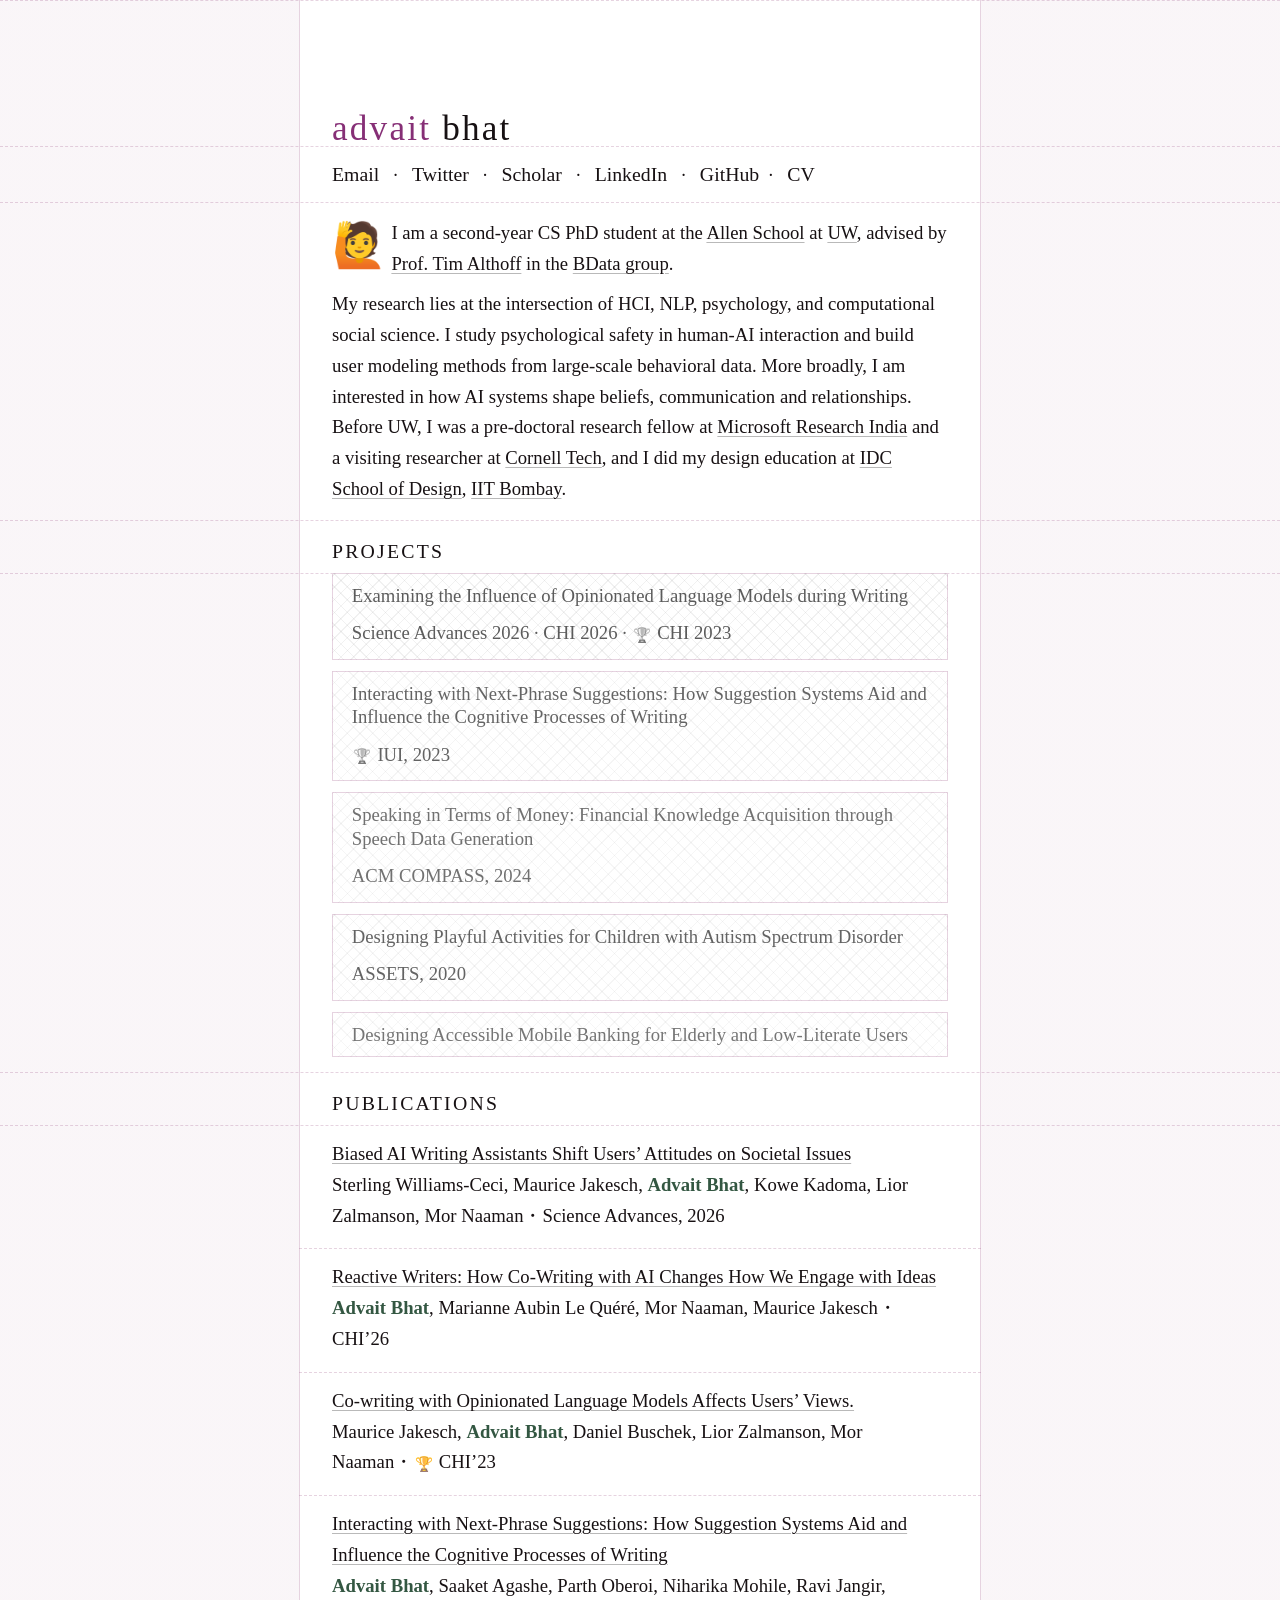
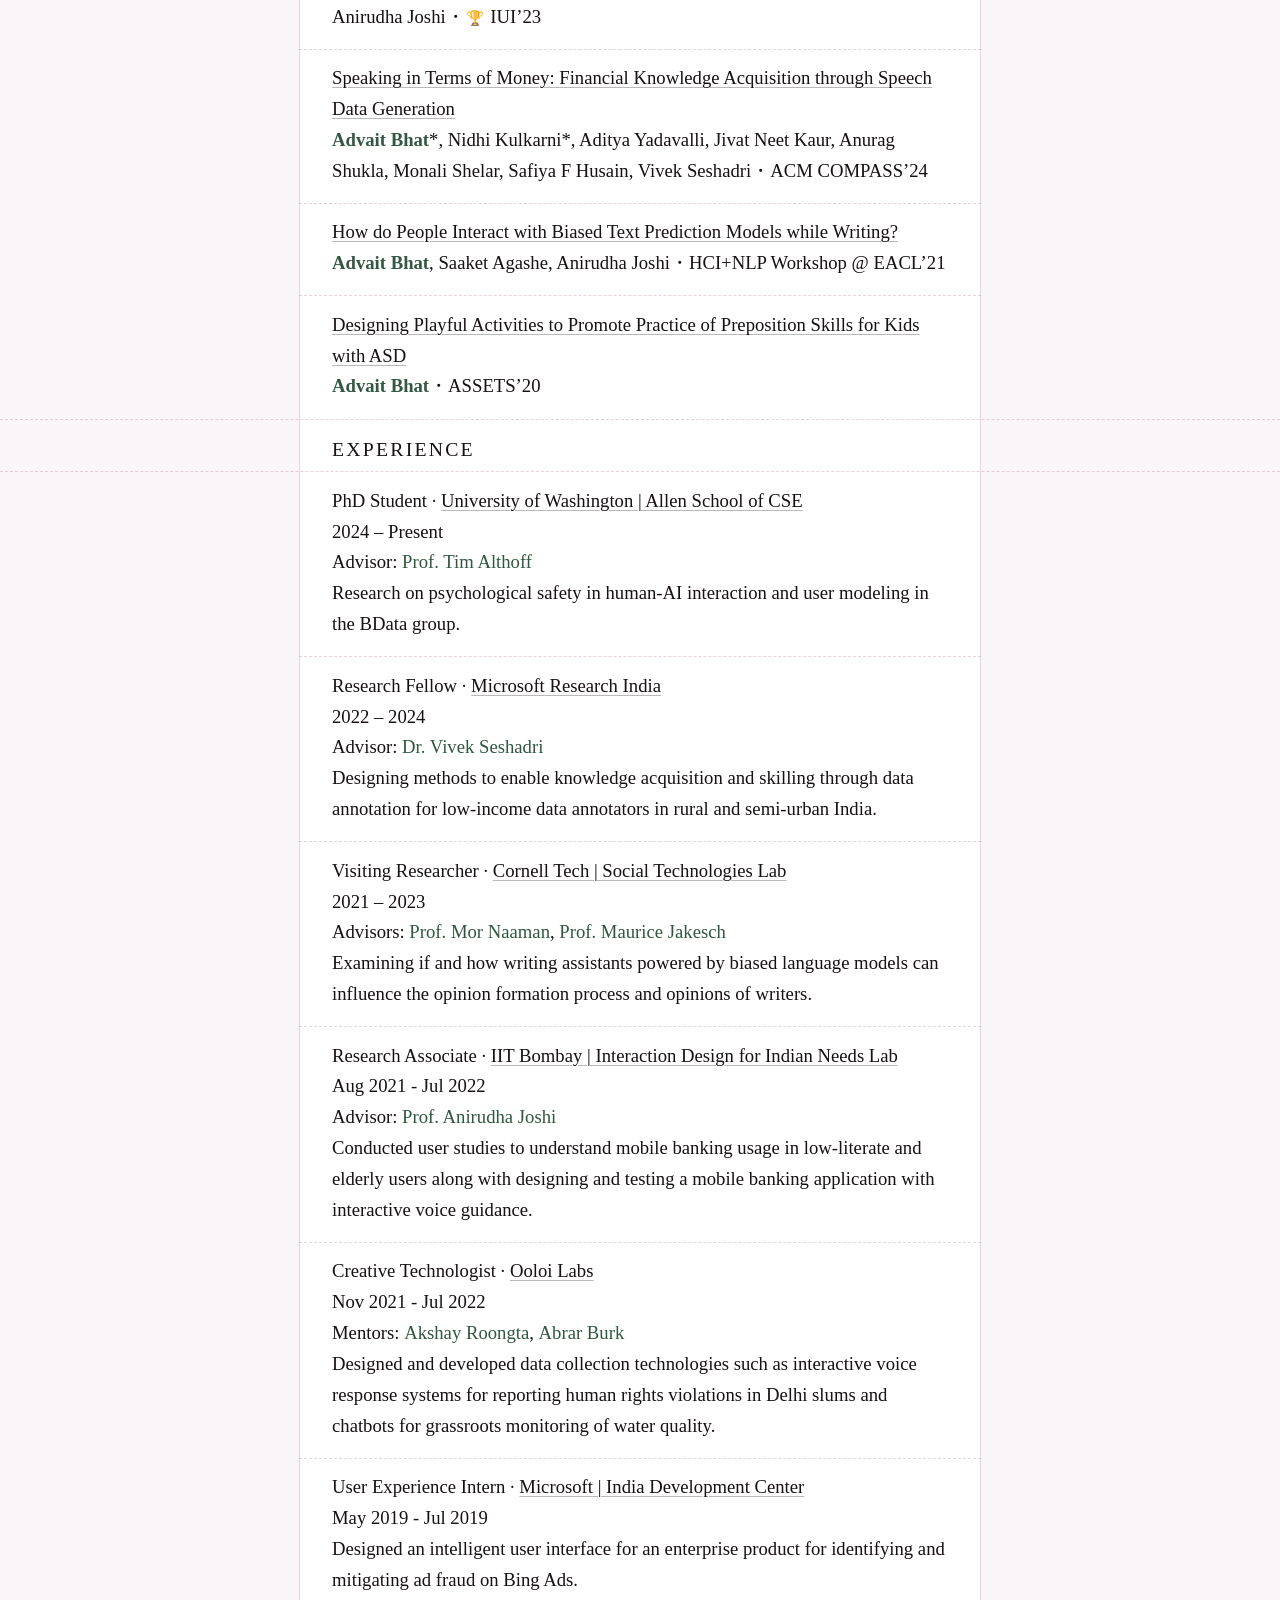
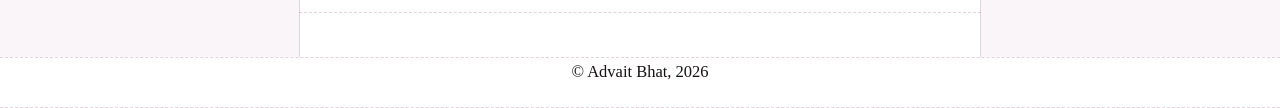
==== index.html @ 295ad24f "Refresh site structure and CV content" ====
<!doctype html>
<html lang="en">
    <head>
        <meta charset="utf-8" />
        <meta name="viewport" content="width=device-width, initial-scale=1" />
        <meta
            name="description"
            content="Advait Bhat — PhD student at the University of Washington Allen School, researching HCI, NLP, and computational social science."
        />
        <meta property="og:title" content="Advait Bhat" />
        <meta
            property="og:description"
            content="PhD student at the University of Washington, researching HCI, NLP, and computational social science."
        />
        <meta property="og:type" content="website" />
        <meta property="og:url" content="https://advaitmb.com/" />
        <meta
            property="og:image"
            content="https://advaitmb.com/img/avatar.png"
        />
        <meta property="og:site_name" content="Advait Bhat" />
        <meta name="twitter:card" content="summary" />
        <meta
            name="twitter:image"
            content="https://advaitmb.com/img/avatar.png"
        />
        <link rel="canonical" href="https://advaitmb.com/" />
        <link rel="stylesheet" type="text/css" href="style.css" />
        <title>Advait Bhat</title>
        <script type="text/javascript" src="js/index.js" defer></script>
    </head>

    <body class="homepage">
        <main>
            <header class="row">
                <div class="content text">
                    <div class="title site-title">
                        <span class="strange"
                            ><span class="site-title-accent">advait</span>
                            bhat</span
                        >
                    </div>
                </div>
            </header>

            <nav class="row pad10">
                <div class="content text">
                    <a
                        href="mailto:advaitmb@cs.washington.edu"
                        class="monospace"
                        >Email</a
                    >
                    &nbsp;&nbsp;·&nbsp;&nbsp;
                    <a
                        href="https://twitter.com/advaitmb"
                        class="monospace"
                        target="_blank"
                        >Twitter</a
                    >
                    &nbsp;&nbsp;·&nbsp;&nbsp;
                    <a
                        href="https://scholar.google.com/citations?user=lFBWQb0AAAAJ&hl=en"
                        class="monospace"
                        target="_blank"
                        >Scholar</a
                    >
                    &nbsp;&nbsp;·&nbsp;&nbsp;
                    <a
                        href="https://www.linkedin.com/in/advaitmb/"
                        class="monospace"
                        target="_blank"
                        >LinkedIn</a
                    >
                    &nbsp;&nbsp;·&nbsp;&nbsp;
                    <a
                        href="https://github.com/advaitmb"
                        class="monospace"
                        target="_blank"
                        >GitHub</a
                    >&nbsp;&nbsp;·&nbsp;&nbsp;
                    <a
                        href="cv/cv.pdf"
                        class="monospace"
                        target="_blank"
                        rel="noopener noreferrer"
                        >CV</a
                    >
                </div>
            </nav>

            <div class="row pad10 section-prelude">
                <div class="content text" id="introText">
                    <p class="has-dropicon">
                        🙋I am a second-year CS PhD student at the
                        <a
                            class="bodyLink"
                            href="https://www.cs.washington.edu/"
                            target="_blank"
                            >Allen School</a
                        >
                        at
                        <a
                            class="bodyLink"
                            href="https://www.washington.edu/"
                            target="_blank"
                            >UW</a
                        >, advised by
                        <a
                            class="bodyLink"
                            href="https://homes.cs.washington.edu/~althoff/"
                            target="_blank"
                            >Prof. Tim Althoff</a
                        >
                        in the
                        <a
                            class="bodyLink"
                            href="https://bdata.uw.edu/"
                            target="_blank"
                            >BData group</a
                        >.
                    </p>
                    <p>
                        My research lies at the intersection of HCI, NLP,
                        psychology, and computational social science. I study
                        psychological safety in human-AI interaction and build
                        user modeling methods from large-scale behavioral data.
                        More broadly, I am interested in how AI systems shape
                        beliefs, communication and relationships. Before UW, I
                        was a pre-doctoral research fellow at
                        <a
                            class="bodyLink"
                            href="https://www.microsoft.com/en-us/research/lab/microsoft-research-india/"
                            target="_blank"
                            >Microsoft Research India</a
                        >
                        and a visiting researcher at
                        <a
                            class="bodyLink"
                            href="https://s.tech.cornell.edu/"
                            target="_blank"
                            >Cornell Tech</a
                        >, and I did my design education at
                        <a
                            class="bodyLink"
                            href="https://www.idc.iitb.ac.in/"
                            target="_blank"
                            >IDC School of Design</a
                        >,
                        <a
                            class="bodyLink"
                            href="https://www.iitb.ac.in/"
                            target="_blank"
                            >IIT Bombay</a
                        >.
                    </p>
                </div>
            </div>

            <section>
                <div class="row pad5">
                    <div class="content text section-link">
                        <span class="strange stretchable section"
                            >PROJECTS</span
                        >
                    </div>
                </div>
                <div
                    class="row pad20 section-prelude section-prelude--projects"
                >
                    <div class="content text projects-grid">
                        <a href="cowriting-ai.html">
                            <div class="gridItem gridItem--compact hatch-1">
                                <div class="gridLabel">
                                    <div class="gridTitle">
                                        Examining the Influence of Opinionated
                                        Language Models during Writing
                                    </div>
                                    <div class="gridSubtitle">
                                        <strong class="gridSubtitle-emphasis"
                                            >Science Advances 2026 · CHI 2026 ·
                                            <span class="award-icon">🏆</span>
                                            CHI 2023</strong
                                        >
                                    </div>
                                </div>
                            </div>
                        </a>
                        <a href="interacting-ai.html">
                            <div class="gridItem gridItem--compact hatch-2">
                                <div class="gridLabel">
                                    <div class="gridTitle">
                                        Interacting with Next-Phrase
                                        Suggestions: How Suggestion Systems Aid
                                        and Influence the Cognitive Processes of
                                        Writing
                                    </div>
                                    <div class="gridSubtitle">
                                        <strong class="gridSubtitle-emphasis"
                                            ><span class="award-icon">🏆</span>
                                            IUI, 2023</strong
                                        >
                                    </div>
                                </div>
                            </div>
                        </a>
                        <a href="financial-literacy.html">
                            <div class="gridItem gridItem--compact hatch-3">
                                <div class="gridLabel">
                                    <div class="gridTitle">
                                        Speaking in Terms of Money: Financial
                                        Knowledge Acquisition through Speech
                                        Data Generation
                                    </div>
                                    <div class="gridSubtitle">
                                        <strong class="gridSubtitle-emphasis"
                                            >ACM COMPASS, 2024</strong
                                        >
                                    </div>
                                </div>
                            </div>
                        </a>
                        <a href="autism-activities.html">
                            <div class="gridItem gridItem--compact hatch-5">
                                <div class="gridLabel">
                                    <div class="gridTitle">
                                        Designing Playful Activities for
                                        Children with Autism Spectrum Disorder
                                    </div>
                                    <div class="gridSubtitle">
                                        <strong class="gridSubtitle-emphasis"
                                            >ASSETS, 2020</strong
                                        >
                                    </div>
                                </div>
                            </div>
                        </a>
                        <a href="mobile-banking.html">
                            <div class="gridItem gridItem--compact hatch-4">
                                <div class="gridLabel">
                                    <div class="gridTitle">
                                        Designing Accessible Mobile Banking for
                                        Elderly and Low-Literate Users
                                    </div>
                                </div>
                            </div>
                        </a>
                    </div>
                </div>
            </section>

            <section>
                <div class="row pad5">
                    <div class="content text section-link">
                        <span class="strange stretchable section"
                            >PUBLICATIONS</span
                        >
                    </div>
                </div>
                <div class="row pad10">
                    <div class="content text">
                        <div class="publication">
                            <a
                                class="pubLink"
                                href="https://www.science.org/doi/10.1126/sciadv.adw5578"
                                target="_blank"
                                >Biased AI Writing Assistants Shift Users’
                                Attitudes on Societal Issues</a
                            >
                            <br />
                            Sterling Williams-Ceci, Maurice Jakesch,
                            <span class="thisauthor">Advait Bhat</span>, Kowe
                            Kadoma, Lior Zalmanson, Mor Naaman・Science
                            Advances, 2026
                        </div>

                        <div class="publication">
                            <a
                                class="pubLink"
                                href="https://arxiv.org/abs/2603.10374"
                                target="_blank"
                                >Reactive Writers: How Co-Writing with AI
                                Changes How We Engage with Ideas</a
                            >
                            <br />
                            <span class="thisauthor">Advait Bhat</span>,
                            Marianne Aubin Le Quéré, Mor Naaman, Maurice
                            Jakesch・CHI’26
                        </div>

                        <div class="publication">
                            <a
                                class="pubLink"
                                href="https://dl.acm.org/doi/abs/10.1145/3544548.3581196"
                                target="_blank"
                                >Co-writing with Opinionated Language Models
                                Affects Users’ Views.</a
                            >
                            <br />
                            Maurice Jakesch,
                            <span class="thisauthor">Advait Bhat</span>, Daniel
                            Buschek, Lior Zalmanson, Mor Naaman・<span
                                class="award-icon"
                                >🏆</span
                            >
                            CHI’23
                        </div>

                        <div class="publication">
                            <a
                                class="pubLink"
                                href="https://dl.acm.org/doi/abs/10.1145/3581641.3584060"
                                target="_blank"
                                >Interacting with Next-Phrase Suggestions: How
                                Suggestion Systems Aid and Influence the
                                Cognitive Processes of Writing</a
                            >
                            <br />
                            <span class="thisauthor">Advait Bhat</span>, Saaket
                            Agashe, Parth Oberoi, Niharika Mohile, Ravi Jangir,
                            Anirudha Joshi・<span class="award-icon">🏆</span>
                            IUI’23
                        </div>

                        <div class="publication">
                            <a
                                class="pubLink"
                                href="https://dl.acm.org/doi/full/10.1145/3663775"
                                target="_blank"
                                >Speaking in Terms of Money: Financial Knowledge
                                Acquisition through Speech Data Generation</a
                            >
                            <br />
                            <span class="thisauthor">Advait Bhat</span>*, Nidhi
                            Kulkarni*, Aditya Yadavalli, Jivat Neet Kaur, Anurag
                            Shukla, Monali Shelar, Safiya F Husain, Vivek
                            Seshadri・ACM COMPASS’24
                        </div>

                        <div class="publication">
                            <a
                                class="pubLink"
                                href="https://aclanthology.org/2021.hcinlp-1.18/"
                                target="_blank"
                                >How do People Interact with Biased Text
                                Prediction Models while Writing?</a
                            >
                            <br />
                            <span class="thisauthor">Advait Bhat</span>, Saaket
                            Agashe, Anirudha Joshi・HCI+NLP Workshop @ EACL’21
                        </div>

                        <div class="publication">
                            <a
                                class="pubLink"
                                href="https://dl.acm.org/doi/abs/10.1145/3373625.3418004"
                                target="_blank"
                                >Designing Playful Activities to Promote
                                Practice of Preposition Skills for Kids with
                                ASD</a
                            >
                            <br />
                            <span class="thisauthor">Advait Bhat</span
                            >・ASSETS’20
                        </div>
                    </div>
                </div>
            </section>

            <section>
                <div class="row pad5">
                    <div class="content text section-link">
                        <span class="strange stretchable section"
                            >EXPERIENCE</span
                        >
                    </div>
                </div>
                <div class="row pad40">
                    <div class="content text">
                        <div class="experience">
                            <strong>PhD Student</strong> ·
                            <a
                                class="bodyLink"
                                href="https://www.cs.washington.edu/"
                                target="_blank"
                                >University of Washington | Allen School of
                                CSE</a
                            >
                            <br />
                            2024 – Present
                            <br />
                            Advisor:
                            <a
                                class="advisor-link"
                                href="https://homes.cs.washington.edu/~althoff/"
                                target="_blank"
                                >Prof. Tim Althoff</a
                            >
                            <br />
                            <p class="experience-copy">
                                Research on psychological safety in human-AI
                                interaction and user modeling in the BData
                                group.
                            </p>
                        </div>

                        <div class="experience">
                            <strong>Research Fellow</strong> ·
                            <a
                                class="bodyLink"
                                href="https://www.microsoft.com/en-us/research/lab/microsoft-research-india/"
                                target="_blank"
                                >Microsoft Research India</a
                            >
                            <br />
                            2022 – 2024
                            <br />
                            Advisor:
                            <a
                                class="advisor-link"
                                href="https://www.microsoft.com/en-us/research/people/visesha/"
                                target="_blank"
                                >Dr. Vivek Seshadri</a
                            >
                            <br />
                            <p class="experience-copy">
                                Designing methods to enable knowledge
                                acquisition and skilling through data annotation
                                for low-income data annotators in rural and
                                semi-urban India.
                            </p>
                        </div>

                        <div class="experience">
                            <strong>Visiting Researcher</strong> ·
                            <a
                                class="bodyLink"
                                href="https://s.tech.cornell.edu/"
                                target="_blank"
                                >Cornell Tech | Social Technologies Lab</a
                            >
                            <br />
                            2021 – 2023
                            <br />
                            Advisors:
                            <a
                                class="advisor-link"
                                href="https://tech.cornell.edu/people/mor-naaman/"
                                target="_blank"
                                >Prof. Mor Naaman</a
                            >,
                            <a
                                class="advisor-link"
                                href="https://csslab.net/"
                                target="_blank"
                                >Prof. Maurice Jakesch</a
                            >
                            <br />
                            <p class="experience-copy">
                                Examining if and how writing assistants powered
                                by biased language models can influence the
                                opinion formation process and opinions of
                                writers.
                            </p>
                        </div>

                        <!-- Third Experience -->
                        <div class="experience">
                            <strong>Research Associate</strong> ·
                            <a
                                class="bodyLink"
                                href="http://idid.in/"
                                target="_blank"
                                >IIT Bombay | Interaction Design for Indian
                                Needs Lab</a
                            >
                            <br />
                            Aug 2021 - Jul 2022
                            <br />
                            Advisor:
                            <a
                                class="advisor-link"
                                href="http://www.idc.iitb.ac.in/~anirudha/"
                                target="_blank"
                                >Prof. Anirudha Joshi</a
                            >
                            <br />
                            <p class="experience-copy">
                                Conducted user studies to understand mobile
                                banking usage in low-literate and elderly users
                                along with designing and testing a mobile
                                banking application with interactive voice
                                guidance.
                            </p>
                        </div>

                        <!-- Fourth Experience -->
                        <div class="experience">
                            <strong>Creative Technologist</strong> ·
                            <a
                                class="bodyLink"
                                href="https://www.ooloilabs.in/"
                                target="_blank"
                                >Ooloi Labs</a
                            >
                            <br />
                            Nov 2021 - Jul 2022
                            <br />
                            Mentors:
                            <a
                                class="advisor-link"
                                href="http://akshayroongta.in/home/"
                                target="_blank"
                                >Akshay Roongta</a
                            >,
                            <a
                                class="advisor-link"
                                href="https://www.linkedin.com/in/abrar-burk-083a1634/"
                                target="_blank"
                                >Abrar Burk</a
                            >
                            <br />
                            <p class="experience-copy">
                                Designed and developed data collection
                                technologies such as interactive voice response
                                systems for reporting human rights violations in
                                Delhi slums and chatbots for grassroots
                                monitoring of water quality.
                            </p>
                        </div>

                        <!-- Fifth Experience -->
                        <div class="experience">
                            <strong>User Experience Intern</strong> ·
                            <a
                                class="bodyLink"
                                href="https://www.microsoft.com/en-in/msidc/"
                                target="_blank"
                                >Microsoft | India Development Center</a
                            >
                            <br />
                            May 2019 - Jul 2019
                            <br />
                            <p class="experience-copy">
                                Designed an intelligent user interface for an
                                enterprise product for identifying and
                                mitigating ad fraud on Bing Ads.
                            </p>
                        </div>
                    </div>
                </div>
            </section>
        </main>

        <footer class="row">
            <div class="content text" id="attr">© Advait Bhat, 2026</div>
        </footer>
    </body>
</html>
---- style.css ----
:root {
    --ui-scale: 1.1;
    --color-bg: #ffffff;
    --color-text: #171113;
    --color-accent: rgba(85, 0, 61, 0.86);
    --color-accent-soft: rgba(85, 0, 61, 0.32);
    --color-link-muted: rgba(128, 128, 128, 0.55);
    --color-grid: rgba(150, 72, 124, 0.24);
    --color-grid-fill: rgba(150, 72, 124, 0.05);
    --color-success: rgba(1, 50, 21, 0.82);
    --font-body: "Satoshi", serif;
    --font-display: "Volkron", serif;
    --font-ui: "crimsonItalic", serif;
    --page-gutter: clamp(
        calc(20px * var(--ui-scale)),
        calc(5vw * var(--ui-scale)),
        calc(48px * var(--ui-scale))
    );
    --content-column: min(
        calc(620px * var(--ui-scale)),
        calc(100vw - (var(--page-gutter) * 2))
    );
    --transition-smooth: 0.35s cubic-bezier(0.25, 0.8, 0.25, 1);
}

@font-face {
    font-family: "Volkron";
    src: url("fonts/volkron.ttf") format("truetype");
}

@font-face {
    font-family: "Satoshi";
    src: url("fonts/CrimsonPro.ttf") format("truetype");
}

@font-face {
    font-family: "Notoicon";
    src: url("fonts/Notoicon.ttf") format("truetype");
}

@font-face {
    font-family: "crimsonItalic";
    src: url("fonts/CrimsonItalic.ttf") format("truetype");
}

html {
    background-color: var(--color-bg);
}

body {
    margin: 0;
    padding: 0;
    background-color: var(--color-bg);
    color: var(--color-text);
    font-family: var(--font-body);
}

*,
*::before,
*::after {
    box-sizing: border-box;
}

main {
    box-sizing: border-box;
}

span {
    margin: 0;
    padding: 0;
}

a {
    color: inherit;
    text-decoration: none;
    margin: 0;
    padding: 0;
}

img,
iframe {
    display: block;
    width: 100%;
    height: auto;
}

strong {
    font-weight: 500 !important;
}

em {
    font-family: var(--font-ui);
    font-style: italic;
}

ul,
ol {
    margin-block-start: 5px;
    padding-inline-start: 20px;
}

blockquote {
    margin-left: 0;
    padding-left: 10px;
    border-left: 4px solid rgba(128, 128, 128, 0.3);
}

hr {
    border: 1px solid #48ffa4;
}

.row {
    width: 100%;
    display: grid;
    justify-items: center;
}

.content {
    width: 100%;
    max-width: var(--content-column);
    margin-left: auto;
    margin-right: auto;
    padding: 0 calc(30px * var(--ui-scale));
}

.text {
    width: 100%;
    max-width: var(--content-column);
    font-family: var(--font-body);
    font-size: calc(17px * var(--ui-scale));
    font-weight: 400;
    line-height: 1.65;
}

.pad5 {
    padding-bottom: calc(5px * var(--ui-scale));
}

.pad10 {
    padding-bottom: calc(0px * var(--ui-scale));
}

.pad20 {
    padding-bottom: calc(20px * var(--ui-scale));
}

.pad40,
.pad60 {
    padding-bottom: calc(40px * var(--ui-scale));
}

.title {
    margin-top: clamp(
        calc(44px * var(--ui-scale)),
        calc(9vw * var(--ui-scale)),
        calc(100px * var(--ui-scale))
    );
}

.site-title {
    display: flex;
    align-items: flex-end;
    gap: 0.12em;
    flex-wrap: wrap;
}

.site-title .strange {
    color: var(--color-text);
    transition: letter-spacing 0.8s ease;
}

.site-title:hover .strange,
.site-title .strange.stretched {
    letter-spacing: calc(4px * var(--ui-scale));
}

.site-title-accent {
    color: rgba(109, 5, 90, 0.83);
}

.monospace {
    font-family: var(--font-ui);
    font-size: calc(18px * var(--ui-scale));
    transition: color var(--transition-smooth);
}

.monospace:hover {
    color: var(--color-accent);
}

.strange {
    font-size: calc(32px * var(--ui-scale));
    font-family: var(--font-display);
    font-weight: 500;
    letter-spacing: calc(2px * var(--ui-scale));
    line-height: 1;
    font-feature-settings: "smcp";
}

.strange-light {
    display: block;
    font-size: calc(25px * var(--ui-scale));
    font-family: var(--font-display);
    font-weight: 300;
    line-height: 1.08;
    font-feature-settings: "smcp";
}

.section {
    display: inline-block;
    font-size: calc(18px * var(--ui-scale));
    font-family: var(--font-display);
    font-weight: 300;
    line-height: 1;
    font-feature-settings: "smcp";
}

.stretchable {
    transition:
        color var(--transition-smooth),
        letter-spacing 0.8s ease;
}

.stretchable:hover,
.stretchable:focus-visible,
.stretchable.stretched {
    color: var(--color-accent);
    letter-spacing: calc(4px * var(--ui-scale));
}

#introText {
    font-weight: 300;
}

#introText p {
    margin: 0;
}

#introText p:first-child {
    margin-top: calc(14px * var(--ui-scale));
}

#introText p + p {
    margin-top: calc(8px * var(--ui-scale));
}

.thisauthor {
    font-weight: 600;
    color: rgba(0, 45, 19, 0.8);
}

.advisor-link {
    font-weight: 500;
    color: var(--color-success);
}

.experience-copy {
    margin: 0;
}

.section-link {
    display: block;
    padding-top: calc(14px * var(--ui-scale));
}

.homepage .section-prelude {
    padding-bottom: calc(14px * var(--ui-scale));
}

.homepage .section-prelude--projects .projects-grid {
    margin-top: -1px;
}

.bodyLink,
.pubLink,
.auiLink {
    text-decoration-line: underline;
    text-decoration-thickness: 1px;
    text-decoration-color: var(--color-link-muted);
    text-underline-offset: 0.16em;
    transition:
        color var(--transition-smooth),
        text-decoration-color var(--transition-smooth),
        font-weight var(--transition-smooth);
}

.bodyLink:hover,
.pubLink:hover,
.auiLink:hover {
    color: var(--color-accent);
    text-decoration-color: var(--color-accent);
}

.bodyLink:hover {
    font-weight: 700;
}

.pubLink:hover,
.auiLink:hover {
    font-weight: 600;
}

.pubLink {
    font-weight: 500;
}

.publication,
.experience {
    margin-left: calc(-30px * var(--ui-scale));
    margin-right: calc(-30px * var(--ui-scale));
    padding: calc(12px * var(--ui-scale)) calc(30px * var(--ui-scale))
        calc(15px * var(--ui-scale));
    border-bottom: 1px dashed var(--color-grid);
}

.publication:last-child {
    border-bottom: 0;
}

.has-dropicon:first-letter {
    float: left;
    margin: 0.2em 0.1em 0.2em 0;
    font-family: "Notoicon", Arial, Helvetica, sans-serif;
    font-size: calc(2.5rem * var(--ui-scale));
    line-height: 0.8;
}

.has-dropcap:first-letter {
    float: left;
    margin: 0.25em 0.1em 0 0;
    color: rgba(85, 0, 61, 0.8);
    font-family: var(--font-display);
    font-size: calc(4.2rem * var(--ui-scale));
    font-weight: 100;
    line-height: 0.65;
}

.projectImage {
    max-width: 100%;
    border: 1px solid var(--color-accent-soft);
}

.projectImage--plain {
    border: 0;
}

.projectHeaderImage {
    margin-bottom: calc(8px * var(--ui-scale));
}

.award-icon {
    display: inline-block;
    margin: 0 0.1em;
    font-family: "Notoicon", Arial, Helvetica, sans-serif;
    font-size: 0.78em;
    line-height: 1;
    vertical-align: -0.02em;
    color: var(--color-accent);
}

#attr {
    margin-bottom: calc(20px * var(--ui-scale));
    font-size: calc(15px * var(--ui-scale));
    text-align: center;
}

.homepage .row {
    grid-template-columns:
        minmax(var(--page-gutter), 1fr)
        minmax(0, var(--content-column))
        minmax(var(--page-gutter), 1fr);
    border-top: 1px dashed var(--color-grid);
}

.homepage main,
.project-page main {
    position: relative;
    --content-start: max(
        var(--page-gutter),
        calc((100% - var(--content-column)) / 2)
    );
    --content-end: calc(100% - var(--content-start));
    background: linear-gradient(
        to right,
        var(--color-grid-fill) 0,
        var(--color-grid-fill) var(--content-start),
        transparent var(--content-start),
        transparent var(--content-end),
        var(--color-grid-fill) var(--content-end),
        var(--color-grid-fill) 100%
    );
}

.homepage main::before,
.homepage main::after,
.project-page main::before,
.project-page main::after {
    content: "";
    position: absolute;
    top: 0;
    bottom: 0;
    width: 1px;
    background-color: var(--color-grid);
    pointer-events: none;
    z-index: 0;
}

.homepage main::before,
.project-page main::before {
    left: max(var(--page-gutter), calc((100% - var(--content-column)) / 2));
}

.homepage main::after,
.project-page main::after {
    right: max(var(--page-gutter), calc((100% - var(--content-column)) / 2));
}

.homepage .content {
    grid-column: 2;
    max-width: none;
    margin: 0;
    position: relative;
    z-index: 1;
}

.homepage .text {
    max-width: none;
}

.homepage nav.row {
    padding: calc(10px * var(--ui-scale)) 0;
}

.homepage nav .content {
    text-align: left;
}

.homepage footer.row {
    border-bottom: 1px dashed var(--color-grid);
}

.project-page .row {
    grid-template-columns:
        minmax(var(--page-gutter), 1fr)
        minmax(0, var(--content-column))
        minmax(var(--page-gutter), 1fr);
    border-top: 1px dashed var(--color-grid);
}

.project-page .row > .content {
    grid-column: 2;
    max-width: none;
    margin: 0;
    position: relative;
    z-index: 1;
}

.project-page footer.row {
    border-bottom: 1px dashed var(--color-grid);
}

.projects-grid {
    --projects-gap: calc(10px * var(--ui-scale));
    display: grid;
    grid-template-columns: 1fr;
    gap: var(--projects-gap);
}

.projects-grid > a {
    display: block;
    position: relative;
    background-color: var(--color-bg);
    z-index: 1;
    transform-origin: center;
    transition: transform var(--transition-smooth);
}

.projects-grid > a::before {
    content: "";
    position: absolute;
    inset: 0;
    border: 1px solid var(--color-grid);
    pointer-events: none;
    z-index: 2;
}

.gridItem {
    --card-accent: var(--color-accent);
    display: flex;
    align-items: center;
    justify-content: start;
    min-height: calc(116px * var(--ui-scale));
    background-color: var(--color-bg);
    filter: grayscale(1);
    position: relative;
    overflow: hidden;
    transition: filter var(--transition-smooth);
}

.projects-grid > a:hover {
    transform: scale(1.02);
    z-index: 3;
}

.projects-grid > a:hover .gridItem {
    filter: grayscale(0);
}

.gridItem--compact {
    min-height: auto;
}

.gridLabel {
    padding: calc(10px * var(--ui-scale)) calc(18px * var(--ui-scale))
        calc(10px * var(--ui-scale));
    position: relative;
    z-index: 1;
}

.gridTitle {
    font-size: calc(17px * var(--ui-scale));
    font-family: var(--font-display);
    font-weight: 100;
    line-height: 1.24;
    font-feature-settings: "smcp";
    color: var(--card-accent);
}

.gridSubtitle {
    margin-top: calc(10px * var(--ui-scale));
    font-size: calc(17px * var(--ui-scale));
    color: var(--card-accent);
}

.gridItem .award-icon {
    color: var(--card-accent);
}

.gridSubtitle-emphasis {
    font-feature-settings: "smcp";
}

.hatch-1 {
    --card-accent: rgba(126, 54, 109, 0.9);
    background:
        repeating-linear-gradient(
            45deg,
            transparent,
            transparent 8px,
            rgba(85, 0, 61, 0.06) 8px,
            rgba(85, 0, 61, 0.06) 9px
        ),
        repeating-linear-gradient(
            -45deg,
            transparent,
            transparent 8px,
            rgba(85, 0, 61, 0.06) 8px,
            rgba(85, 0, 61, 0.06) 9px
        );
}

.hatch-2 {
    --card-accent: rgba(0, 100, 150, 0.9);
    background:
        repeating-linear-gradient(
            45deg,
            transparent,
            transparent 8px,
            rgba(0, 100, 150, 0.06) 8px,
            rgba(0, 100, 150, 0.06) 9px
        ),
        repeating-linear-gradient(
            -45deg,
            transparent,
            transparent 8px,
            rgba(0, 100, 150, 0.06) 8px,
            rgba(0, 100, 150, 0.06) 9px
        );
}

.hatch-3 {
    --card-accent: rgba(0, 130, 60, 0.9);
    background:
        repeating-linear-gradient(
            45deg,
            transparent,
            transparent 8px,
            rgba(0, 130, 60, 0.06) 8px,
            rgba(0, 130, 60, 0.06) 9px
        ),
        repeating-linear-gradient(
            -45deg,
            transparent,
            transparent 8px,
            rgba(0, 130, 60, 0.06) 8px,
            rgba(0, 130, 60, 0.06) 9px
        );
}

.hatch-4 {
    --card-accent: rgba(180, 90, 0, 0.9);
    background:
        repeating-linear-gradient(
            45deg,
            transparent,
            transparent 8px,
            rgba(180, 90, 0, 0.06) 8px,
            rgba(180, 90, 0, 0.06) 9px
        ),
        repeating-linear-gradient(
            -45deg,
            transparent,
            transparent 8px,
            rgba(180, 90, 0, 0.06) 8px,
            rgba(180, 90, 0, 0.06) 9px
        );
}

.hatch-5 {
    --card-accent: rgba(200, 50, 50, 0.9);
    background:
        repeating-linear-gradient(
            45deg,
            transparent,
            transparent 8px,
            rgba(200, 50, 50, 0.06) 8px,
            rgba(200, 50, 50, 0.06) 9px
        ),
        repeating-linear-gradient(
            -45deg,
            transparent,
            transparent 8px,
            rgba(200, 50, 50, 0.06) 8px,
            rgba(200, 50, 50, 0.06) 9px
        );
}

.hatch-1,
.hatch-2,
.hatch-3,
.hatch-4,
.hatch-5 {
    background-color: var(--color-bg);
}

.hatch-1:hover {
    background:
        repeating-linear-gradient(
            45deg,
            transparent,
            transparent 8px,
            rgba(85, 0, 61, 0.12) 8px,
            rgba(85, 0, 61, 0.12) 9px
        ),
        repeating-linear-gradient(
            -45deg,
            transparent,
            transparent 8px,
            rgba(85, 0, 61, 0.12) 8px,
            rgba(85, 0, 61, 0.12) 9px
        );
}

.hatch-2:hover {
    background:
        repeating-linear-gradient(
            45deg,
            transparent,
            transparent 8px,
            rgba(0, 100, 150, 0.12) 8px,
            rgba(0, 100, 150, 0.12) 9px
        ),
        repeating-linear-gradient(
            -45deg,
            transparent,
            transparent 8px,
            rgba(0, 100, 150, 0.12) 8px,
            rgba(0, 100, 150, 0.12) 9px
        );
}

.hatch-3:hover {
    background:
        repeating-linear-gradient(
            45deg,
            transparent,
            transparent 8px,
            rgba(0, 130, 60, 0.12) 8px,
            rgba(0, 130, 60, 0.12) 9px
        ),
        repeating-linear-gradient(
            -45deg,
            transparent,
            transparent 8px,
            rgba(0, 130, 60, 0.12) 8px,
            rgba(0, 130, 60, 0.12) 9px
        );
}

.hatch-4:hover {
    background:
        repeating-linear-gradient(
            45deg,
            transparent,
            transparent 8px,
            rgba(180, 90, 0, 0.12) 8px,
            rgba(180, 90, 0, 0.12) 9px
        ),
        repeating-linear-gradient(
            -45deg,
            transparent,
            transparent 8px,
            rgba(180, 90, 0, 0.12) 8px,
            rgba(180, 90, 0, 0.12) 9px
        );
}

.hatch-5:hover {
    background:
        repeating-linear-gradient(
            45deg,
            transparent,
            transparent 8px,
            rgba(200, 50, 50, 0.12) 8px,
            rgba(200, 50, 50, 0.12) 9px
        ),
        repeating-linear-gradient(
            -45deg,
            transparent,
            transparent 8px,
            rgba(200, 50, 50, 0.12) 8px,
            rgba(200, 50, 50, 0.12) 9px
        );
}

.project-page .title {
    margin-top: clamp(
        calc(28px * var(--ui-scale)),
        calc(6vw * var(--ui-scale)),
        calc(56px * var(--ui-scale))
    );
}

.project-page .project-hero {
    display: flex;
    flex-direction: column;
    gap: calc(14px * var(--ui-scale));
}

.project-title {
    margin: 0;
}

.project-affiliation {
    display: inline-flex;
    align-items: center;
    gap: calc(8px * var(--ui-scale));
    margin-top: calc(4px * var(--ui-scale));
}

.project-affiliation-icon {
    font-family: "Notoicon", Arial, Helvetica, sans-serif;
    font-size: calc(1.25rem * var(--ui-scale));
    line-height: 1;
}

.project-meta {
    margin-bottom: 0;
}

.project-meta-content {
    min-width: 0;
}

.project-meta-note {
    margin: 0 0 calc(8px * var(--ui-scale));
}

.project-meta-note:last-child {
    margin-bottom: 0;
}

.project-page .section + p {
    margin-top: 0;
}

.project-page iframe {
    max-width: 100%;
    aspect-ratio: 16 / 9;
    border: 1px solid var(--color-accent-soft);
}

.comparison-table {
    display: block;
    width: 100%;
    overflow-x: auto;
    border-collapse: collapse;
    margin-top: calc(20px * var(--ui-scale));
    box-shadow: 0 2px 12px rgba(23, 17, 19, 0.08);
    font-size: calc(15px * var(--ui-scale));
    line-height: 1.45;
}

.comparison-table th,
.comparison-table td {
    border: 1px solid #ddd;
    padding: calc(7px * var(--ui-scale));
    text-align: left;
    vertical-align: top;
}

.comparison-table th {
    background-color: #f7f7f7;
    font-weight: 500;
}

@media screen and (max-width: 600px) {
    :root {
        --ui-scale: 1;
    }

    .content {
        padding: 0 15px;
    }

    .text {
        font-size: 17px;
    }

    .monospace {
        font-size: 17px;
    }

    .title {
        margin-top: 40px;
    }

    .strange {
        font-size: 24px;
    }

    .strange-light {
        font-size: 20px;
    }

    .comparison-table {
        font-size: 13px;
    }
}
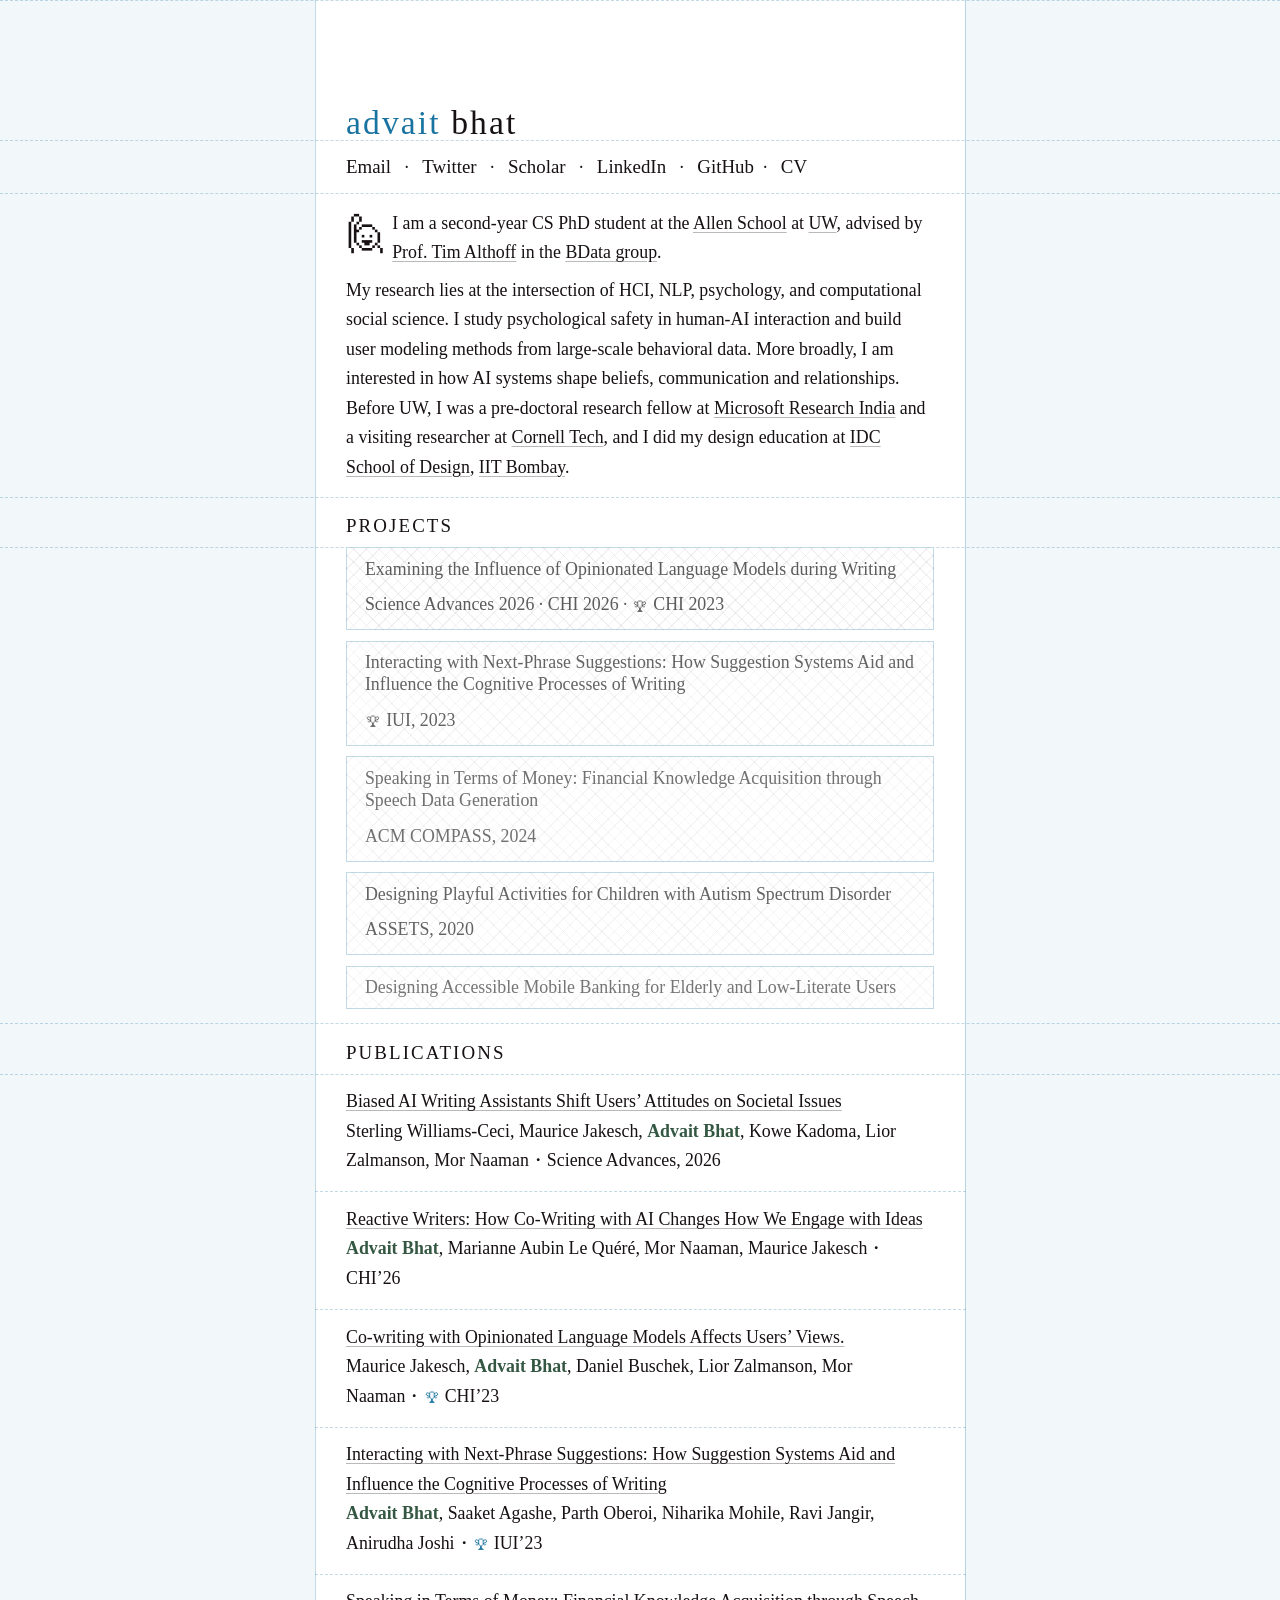
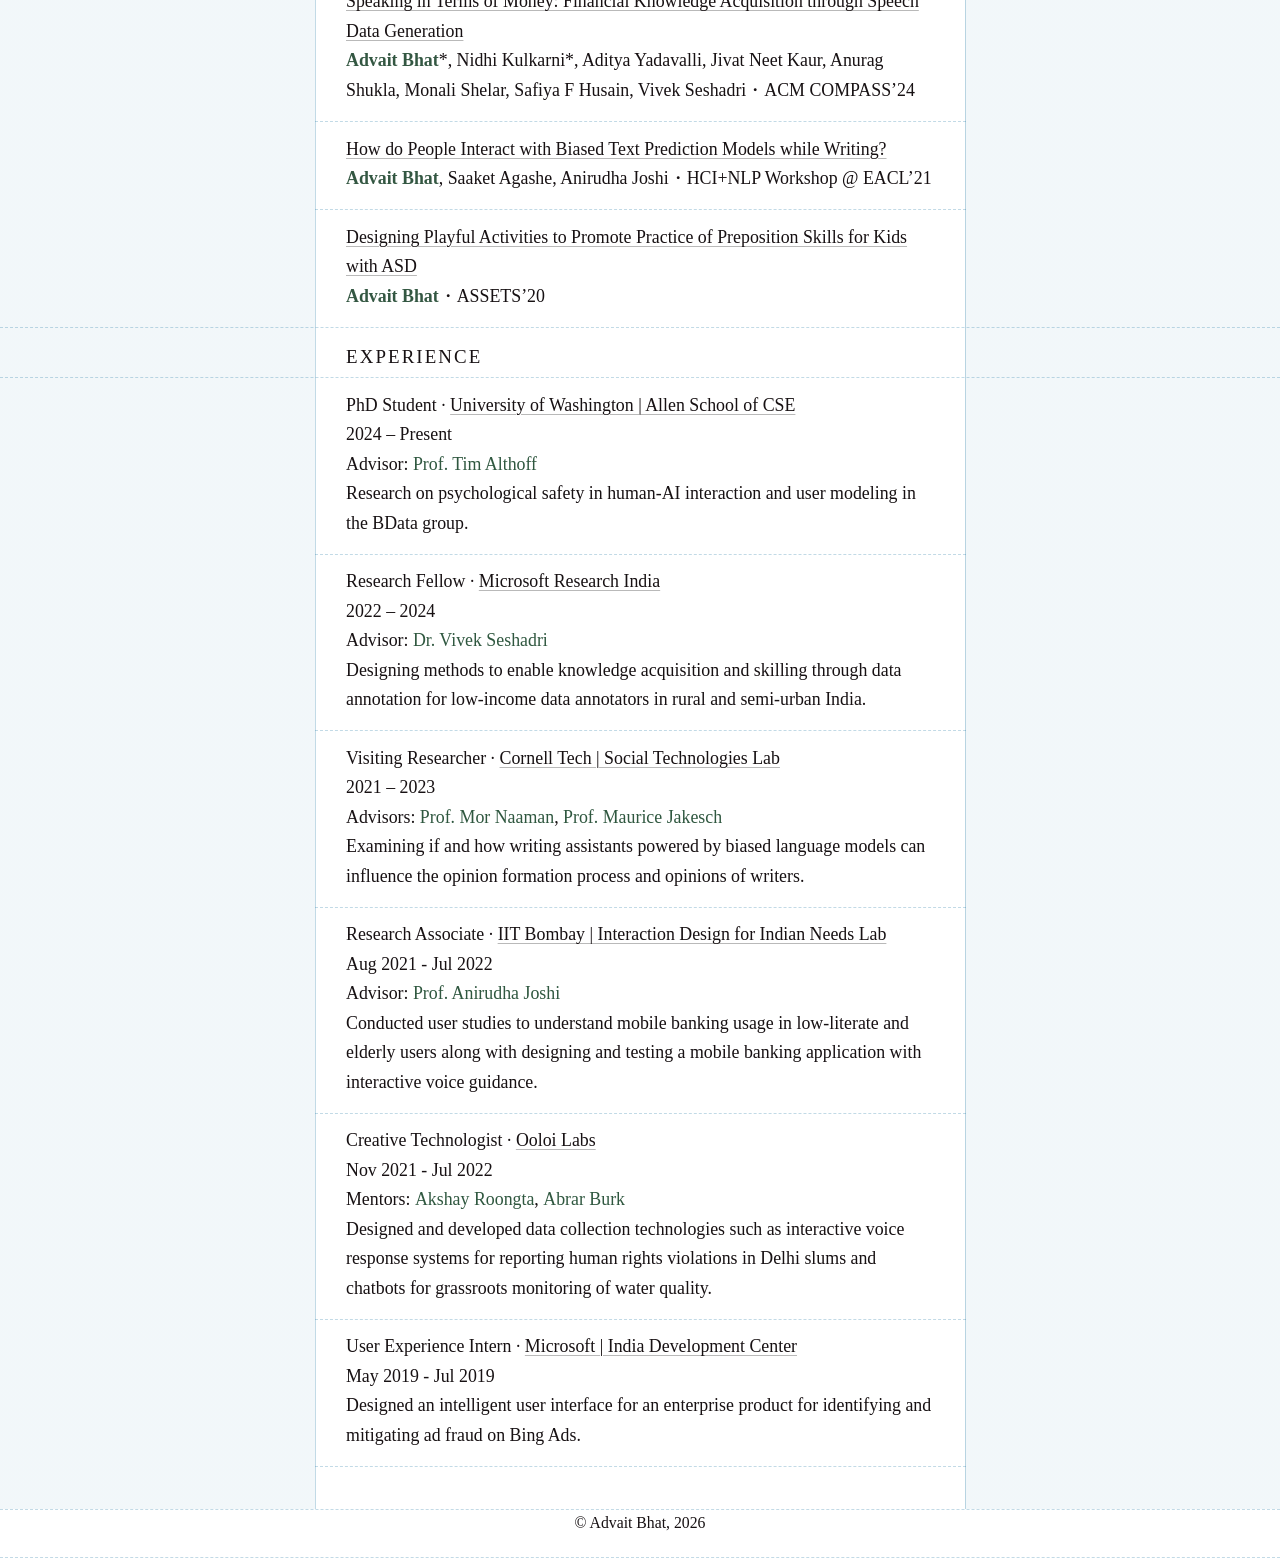
==== commit d818b547: "Refine project page spacing and icon rendering" ====
--- a/index.html
+++ b/index.html
@@ -91,7 +91,7 @@
             <div class="row pad10 section-prelude">
                 <div class="content text" id="introText">
                     <p class="has-dropicon">
-                        🙋I am a second-year CS PhD student at the
+                        🙋&#xFE0E;I am a second-year CS PhD student at the
                         <a
                             class="bodyLink"
                             href="https://www.cs.washington.edu/"
@@ -178,7 +178,9 @@
                                     <div class="gridSubtitle">
                                         <strong class="gridSubtitle-emphasis"
                                             >Science Advances 2026 · CHI 2026 ·
-                                            <span class="award-icon">🏆</span>
+                                            <span class="award-icon"
+                                                >🏆&#xFE0E;</span
+                                            >
                                             CHI 2023</strong
                                         >
                                     </div>
@@ -196,7 +198,9 @@
                                     </div>
                                     <div class="gridSubtitle">
                                         <strong class="gridSubtitle-emphasis"
-                                            ><span class="award-icon">🏆</span>
+                                            ><span class="award-icon"
+                                                >🏆&#xFE0E;</span
+                                            >
                                             IUI, 2023</strong
                                         >
                                     </div>
@@ -300,7 +304,7 @@
                             <span class="thisauthor">Advait Bhat</span>, Daniel
                             Buschek, Lior Zalmanson, Mor Naaman・<span
                                 class="award-icon"
-                                >🏆</span
+                                >🏆&#xFE0E;</span
                             >
                             CHI’23
                         </div>
@@ -317,7 +321,9 @@
                             <br />
                             <span class="thisauthor">Advait Bhat</span>, Saaket
                             Agashe, Parth Oberoi, Niharika Mohile, Ravi Jangir,
-                            Anirudha Joshi・<span class="award-icon">🏆</span>
+                            Anirudha Joshi・<span class="award-icon"
+                                >🏆&#xFE0E;</span
+                            >
                             IUI’23
                         </div>
 
--- a/style.css
+++ b/style.css
@@ -1,5 +1,5 @@
 :root {
-    --ui-scale: 1.1;
+    --ui-scale: 1.05;
     --color-bg: #ffffff;
     --color-text: #171113;
     --color-accent: rgba(85, 0, 61, 0.86);
@@ -175,7 +175,7 @@
 }
 
 .site-title-accent {
-    color: rgba(109, 5, 90, 0.83);
+    color: var(--color-accent);
 }
 
 .monospace {
@@ -741,21 +741,39 @@
     );
 }
 
+.project-page .row.pad10 {
+    padding-bottom: calc(22px * var(--ui-scale));
+}
+
 .project-page .project-hero {
     display: flex;
     flex-direction: column;
-    gap: calc(14px * var(--ui-scale));
+    align-items: flex-start;
+    gap: calc(20px * var(--ui-scale));
+}
+
+.project-page .project-hero .monospace {
+    display: inline-block;
+    margin-bottom: calc(4px * var(--ui-scale));
+}
+
+.project-page .project-hero > .projectImage,
+.project-page .project-hero > iframe {
+    margin-bottom: calc(6px * var(--ui-scale));
 }
 
 .project-title {
     margin: 0;
+    line-height: 1.08;
+    padding-top: calc(15px * var(--ui-scale));
 }
 
 .project-affiliation {
     display: inline-flex;
     align-items: center;
     gap: calc(8px * var(--ui-scale));
-    margin-top: calc(4px * var(--ui-scale));
+    margin-top: calc(10px * var(--ui-scale));
+    margin-bottom: calc(2px * var(--ui-scale));
 }
 
 .project-affiliation-icon {
@@ -765,23 +783,56 @@
 }
 
 .project-meta {
-    margin-bottom: 0;
+    margin-top: calc(0px * var(--ui-scale));
+    margin-bottom: calc(0px * var(--ui-scale));
+    padding-top: calc(15px * var(--ui-scale));
 }
 
 .project-meta-content {
     min-width: 0;
+    display: flex;
+    flex-direction: column;
+    gap: calc(1px * var(--ui-scale));
+}
+
+.project-publication {
+    display: flex;
+    flex-direction: column;
+    gap: calc(1px * var(--ui-scale));
 }
 
 .project-meta-note {
-    margin: 0 0 calc(8px * var(--ui-scale));
-}
-
-.project-meta-note:last-child {
+    margin: 0;
+    line-height: 1.15;
+}
+
+.project-page .section + p {
+    margin-top: calc(6px * var(--ui-scale));
+}
+
+.project-page .section {
+    margin-bottom: calc(12px * var(--ui-scale));
+}
+
+.project-page p,
+.project-page ol,
+.project-page ul {
+    margin-top: 0;
+    margin-bottom: calc(18px * var(--ui-scale));
+}
+
+.project-page li + li {
+    margin-top: calc(8px * var(--ui-scale));
+}
+
+.project-page .content.text > :last-child {
     margin-bottom: 0;
 }
 
-.project-page .section + p {
-    margin-top: 0;
+.project-page .projectImage,
+.project-page iframe {
+    margin-top: calc(18px * var(--ui-scale));
+    margin-bottom: calc(24px * var(--ui-scale));
 }
 
 .project-page iframe {
@@ -835,14 +886,72 @@
         margin-top: 40px;
     }
 
+    .site-title {
+        gap: 0.08em;
+    }
+
+    .site-title .strange {
+        letter-spacing: 1px;
+    }
+
+    .site-title:hover .strange,
+    .site-title .strange.stretched,
+    .stretchable:hover,
+    .stretchable:focus-visible,
+    .stretchable.stretched {
+        letter-spacing: 2px;
+    }
+
     .strange {
-        font-size: 24px;
+        font-size: 22px;
     }
 
     .strange-light {
         font-size: 20px;
     }
 
+    .section {
+        font-size: 16px;
+    }
+
+    .gridTitle {
+        font-size: 15px;
+        line-height: 1.16;
+    }
+
+    .gridSubtitle {
+        margin-top: 8px;
+        font-size: 15px;
+    }
+
+    .project-page .row.pad10 {
+        padding-bottom: 18px;
+    }
+
+    .project-page .project-hero {
+        gap: 16px;
+    }
+
+    .project-page .project-title {
+        font-size: 18px;
+    }
+
+    .project-page .project-affiliation {
+        margin-top: 8px;
+    }
+
+    .project-page p,
+    .project-page ol,
+    .project-page ul {
+        margin-bottom: 16px;
+    }
+
+    .project-page .projectImage,
+    .project-page iframe {
+        margin-top: 16px;
+        margin-bottom: 20px;
+    }
+
     .comparison-table {
         font-size: 13px;
     }
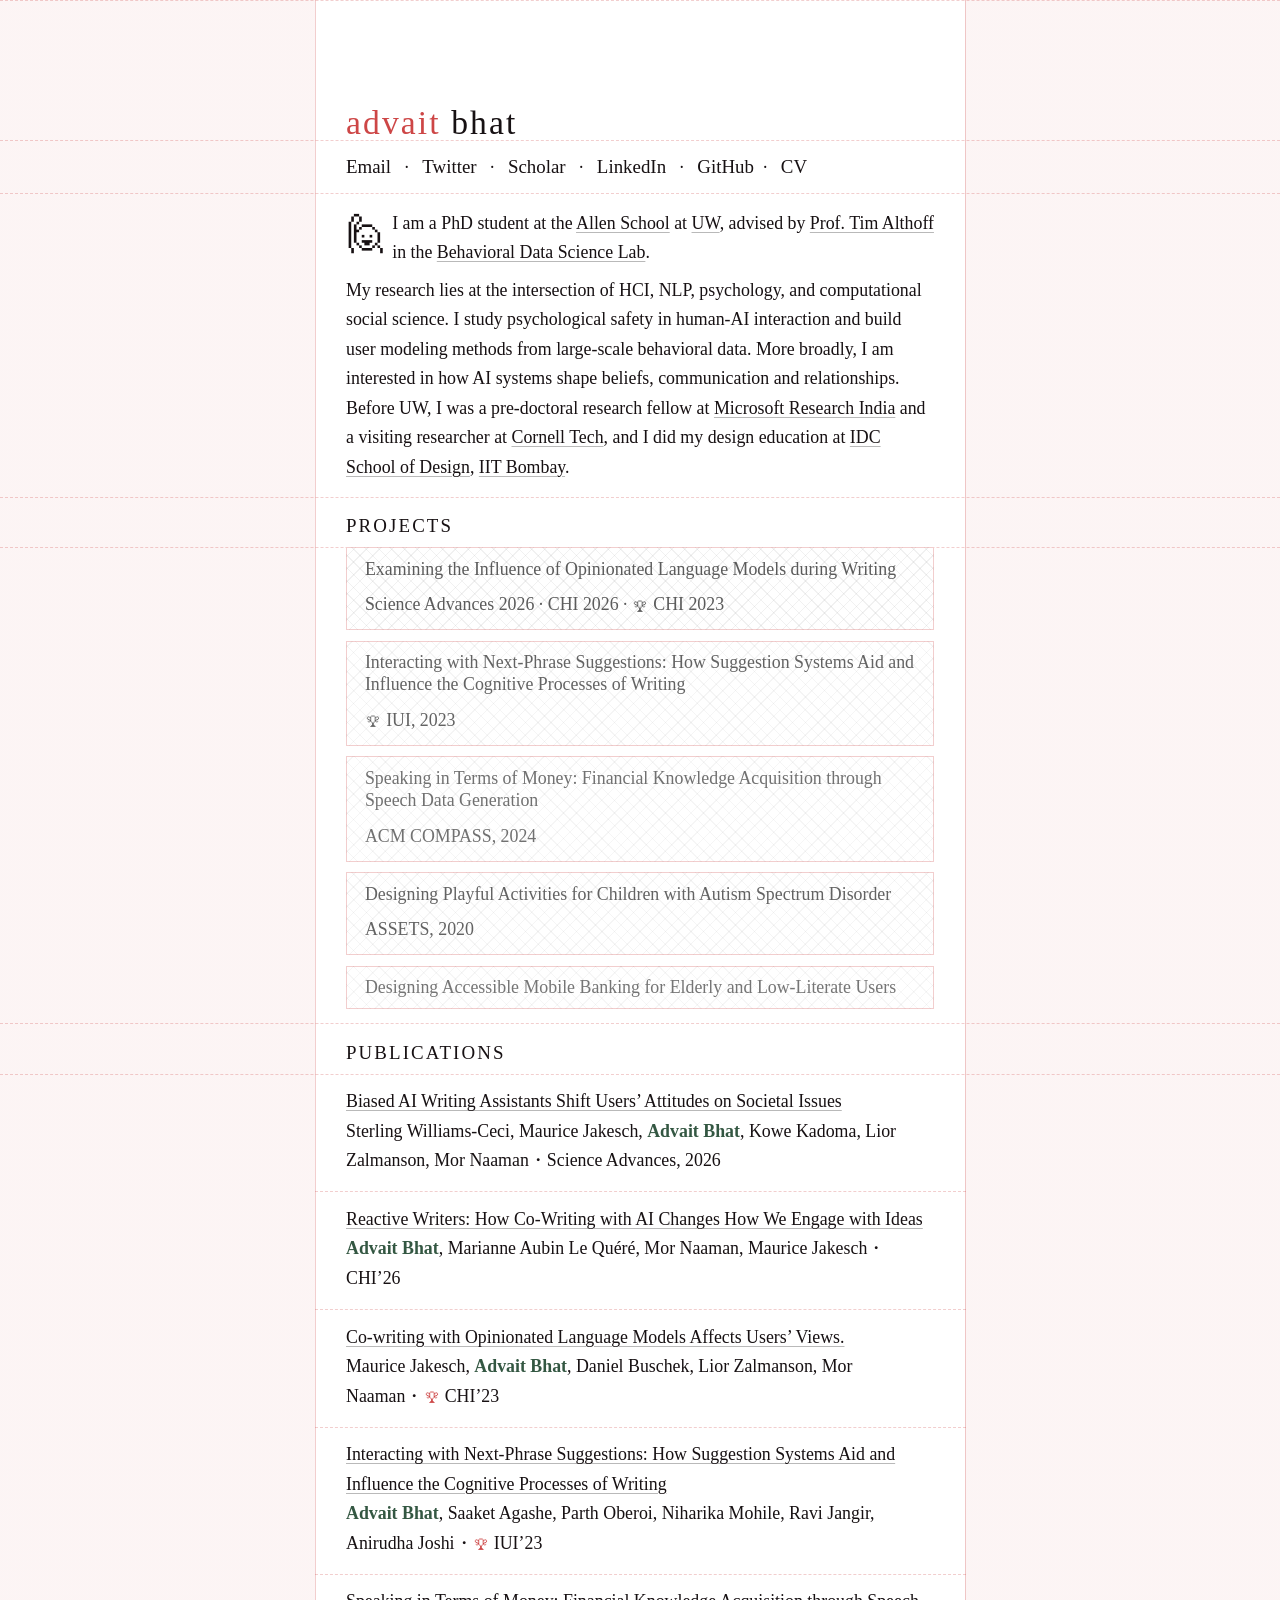
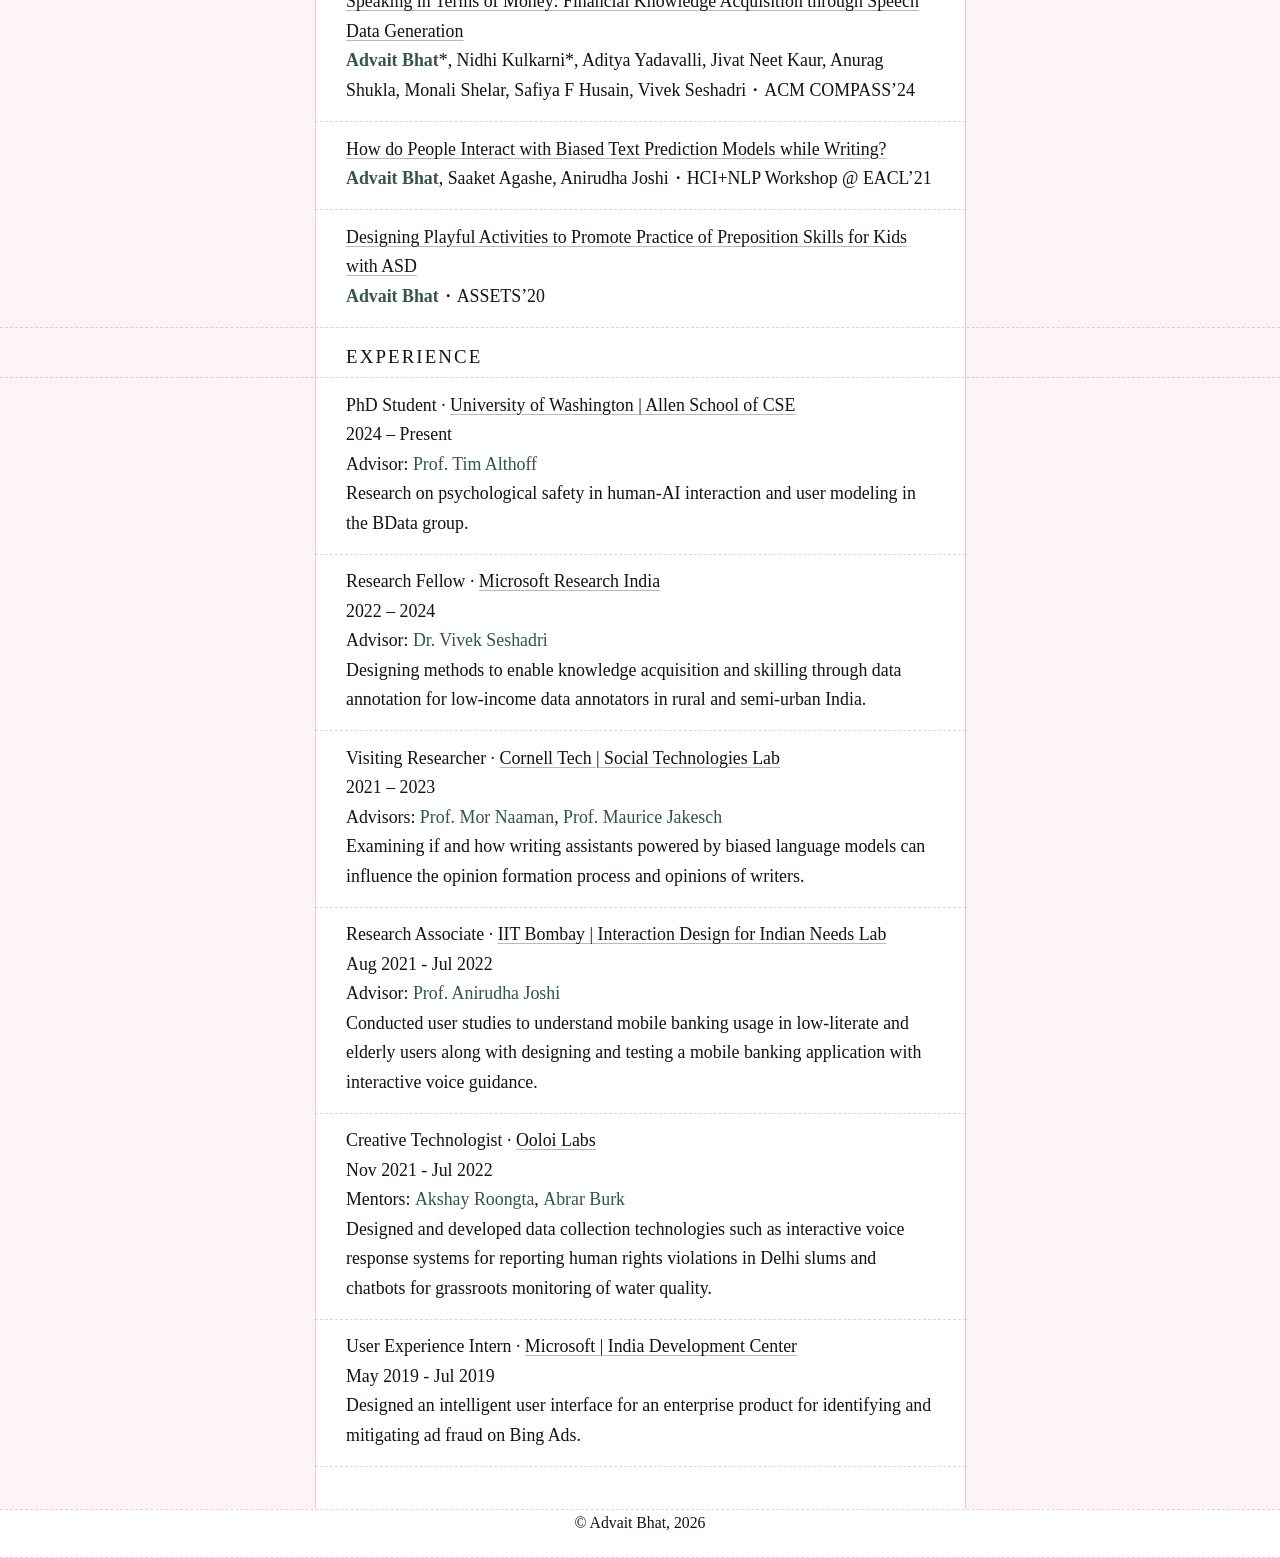
==== commit 03030211: "Improve SEO metadata and semantic structure" ====
--- a/index.html
+++ b/index.html
@@ -7,6 +7,7 @@
             name="description"
             content="Advait Bhat — PhD student at the University of Washington Allen School, researching HCI, NLP, and computational social science."
         />
+        <meta name="robots" content="index,follow" />
         <meta property="og:title" content="Advait Bhat" />
         <meta
             property="og:description"
@@ -20,13 +21,59 @@
         />
         <meta property="og:site_name" content="Advait Bhat" />
         <meta name="twitter:card" content="summary" />
+        <meta name="twitter:title" content="Advait Bhat" />
+        <meta
+            name="twitter:description"
+            content="PhD student at the University of Washington, researching HCI, NLP, and computational social science."
+        />
         <meta
             name="twitter:image"
             content="https://advaitmb.com/img/avatar.png"
         />
         <link rel="canonical" href="https://advaitmb.com/" />
         <link rel="stylesheet" type="text/css" href="style.css" />
-        <title>Advait Bhat</title>
+        <title>Advait Bhat | HCI & NLP PhD Student at UW</title>
+        <script type="application/ld+json">
+            {
+                "@context": "https://schema.org",
+                "@graph": [
+                    {
+                        "@type": "WebSite",
+                        "name": "Advait Bhat",
+                        "url": "https://advaitmb.com/"
+                    },
+                    {
+                        "@type": "Person",
+                        "name": "Advait Bhat",
+                        "url": "https://advaitmb.com/",
+                        "image": "https://advaitmb.com/img/avatar.png",
+                        "jobTitle": "PhD Student",
+                        "affiliation": {
+                            "@type": "CollegeOrUniversity",
+                            "name": "University of Washington Allen School of Computer Science & Engineering",
+                            "url": "https://www.cs.washington.edu/"
+                        },
+                        "alumniOf": {
+                            "@type": "CollegeOrUniversity",
+                            "name": "IIT Bombay IDC School of Design",
+                            "url": "https://www.idc.iitb.ac.in/"
+                        },
+                        "sameAs": [
+                            "https://twitter.com/advaitmb",
+                            "https://scholar.google.com/citations?user=lFBWQb0AAAAJ&hl=en",
+                            "https://www.linkedin.com/in/advaitmb/",
+                            "https://github.com/advaitmb"
+                        ],
+                        "knowsAbout": [
+                            "Human-computer interaction",
+                            "Natural language processing",
+                            "Computational social science",
+                            "Human-AI interaction"
+                        ]
+                    }
+                ]
+            }
+        </script>
         <script type="text/javascript" src="js/index.js" defer></script>
     </head>
 
@@ -34,12 +81,12 @@
         <main>
             <header class="row">
                 <div class="content text">
-                    <div class="title site-title">
+                    <h1 class="title site-title">
                         <span class="strange"
                             ><span class="site-title-accent">advait</span>
                             bhat</span
                         >
-                    </div>
+                    </h1>
                 </div>
             </header>
 
@@ -91,7 +138,7 @@
             <div class="row pad10 section-prelude">
                 <div class="content text" id="introText">
                     <p class="has-dropicon">
-                        🙋&#xFE0E;I am a second-year CS PhD student at the
+                        🙋&#xFE0E;I am a PhD student at the
                         <a
                             class="bodyLink"
                             href="https://www.cs.washington.edu/"
@@ -116,7 +163,7 @@
                             class="bodyLink"
                             href="https://bdata.uw.edu/"
                             target="_blank"
-                            >BData group</a
+                            >Behavioral Data Science Lab</a
                         >.
                     </p>
                     <p>
@@ -159,9 +206,7 @@
             <section>
                 <div class="row pad5">
                     <div class="content text section-link">
-                        <span class="strange stretchable section"
-                            >PROJECTS</span
-                        >
+                        <h2 class="strange stretchable section">PROJECTS</h2>
                     </div>
                 </div>
                 <div
@@ -255,9 +300,9 @@
             <section>
                 <div class="row pad5">
                     <div class="content text section-link">
-                        <span class="strange stretchable section"
-                            >PUBLICATIONS</span
-                        >
+                        <h2 class="strange stretchable section">
+                            PUBLICATIONS
+                        </h2>
                     </div>
                 </div>
                 <div class="row pad10">
@@ -375,9 +420,7 @@
             <section>
                 <div class="row pad5">
                     <div class="content text section-link">
-                        <span class="strange stretchable section"
-                            >EXPERIENCE</span
-                        >
+                        <h2 class="strange stretchable section">EXPERIENCE</h2>
                     </div>
                 </div>
                 <div class="row pad40">
--- a/style.css
+++ b/style.css
@@ -55,6 +55,14 @@
     font-family: var(--font-body);
 }
 
+h1,
+h2,
+h3 {
+    margin: 0;
+    font-size: inherit;
+    font-weight: inherit;
+}
+
 *,
 *::before,
 *::after {
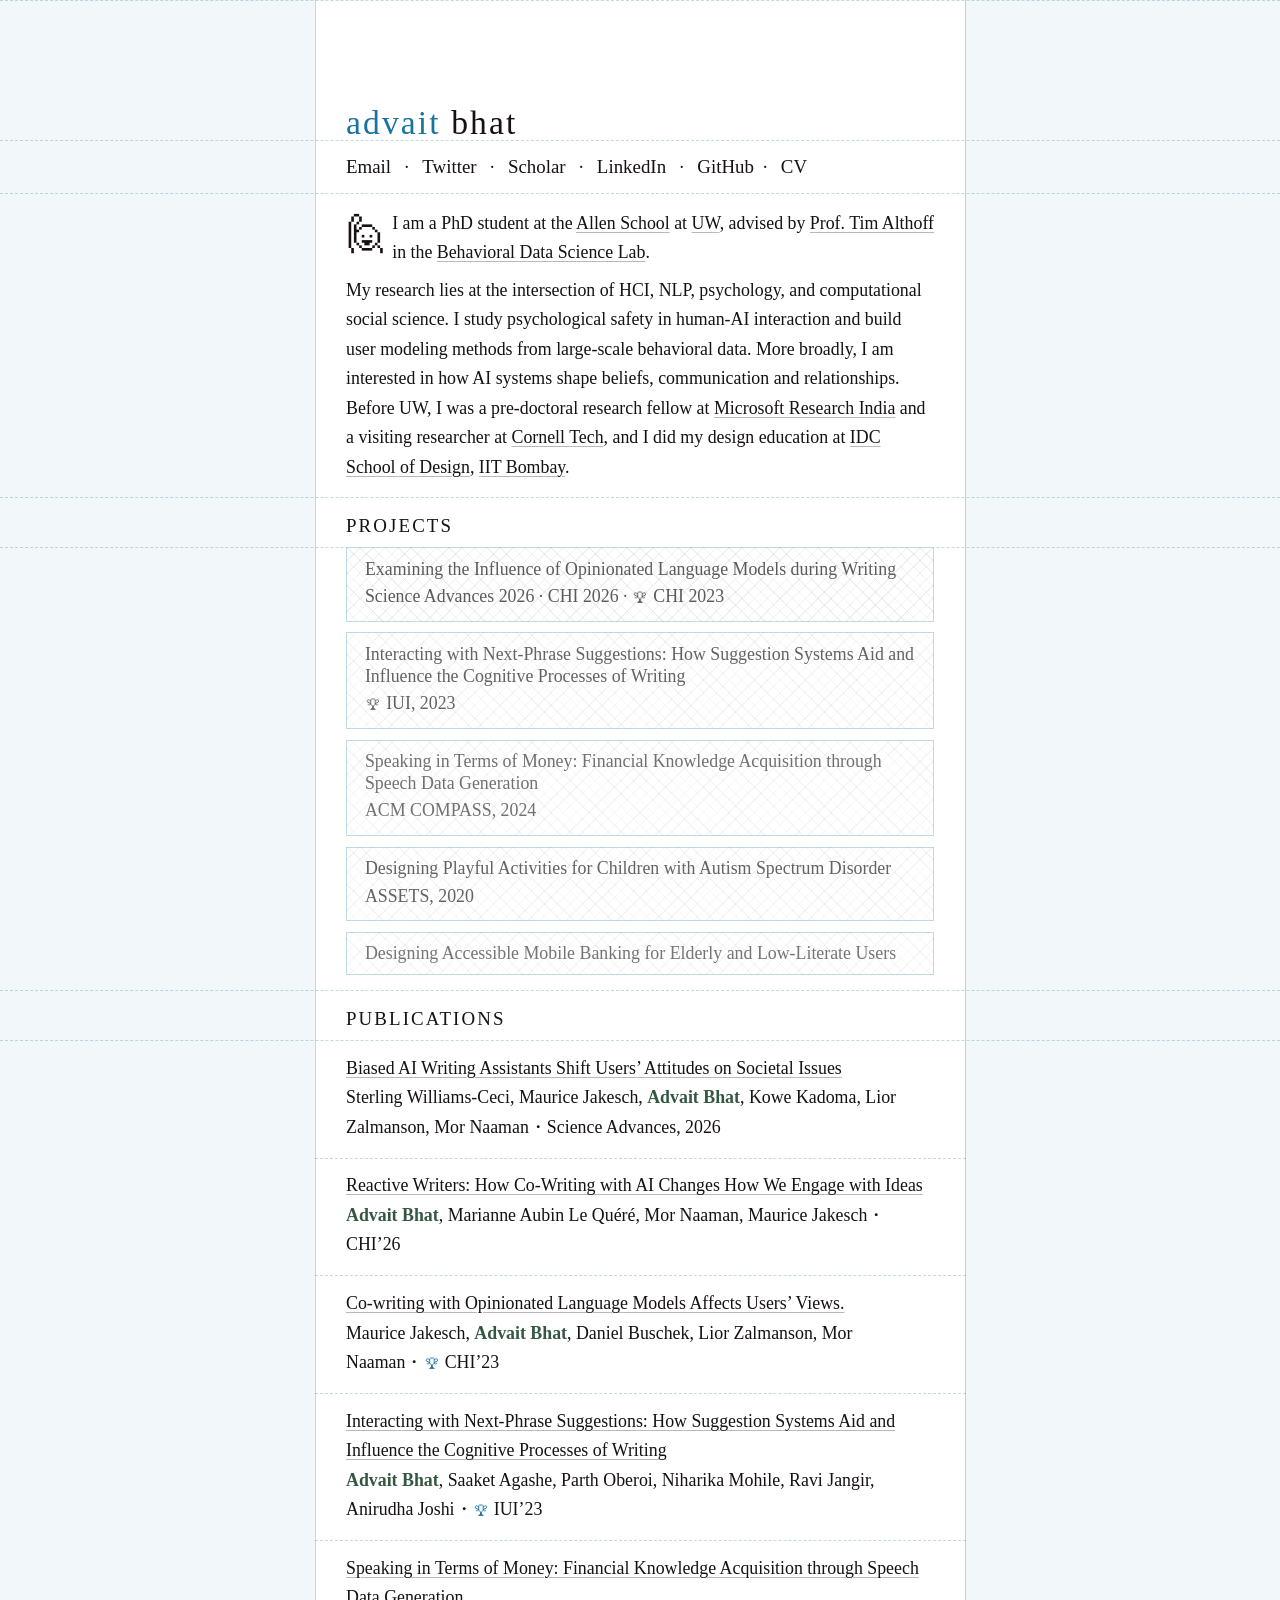
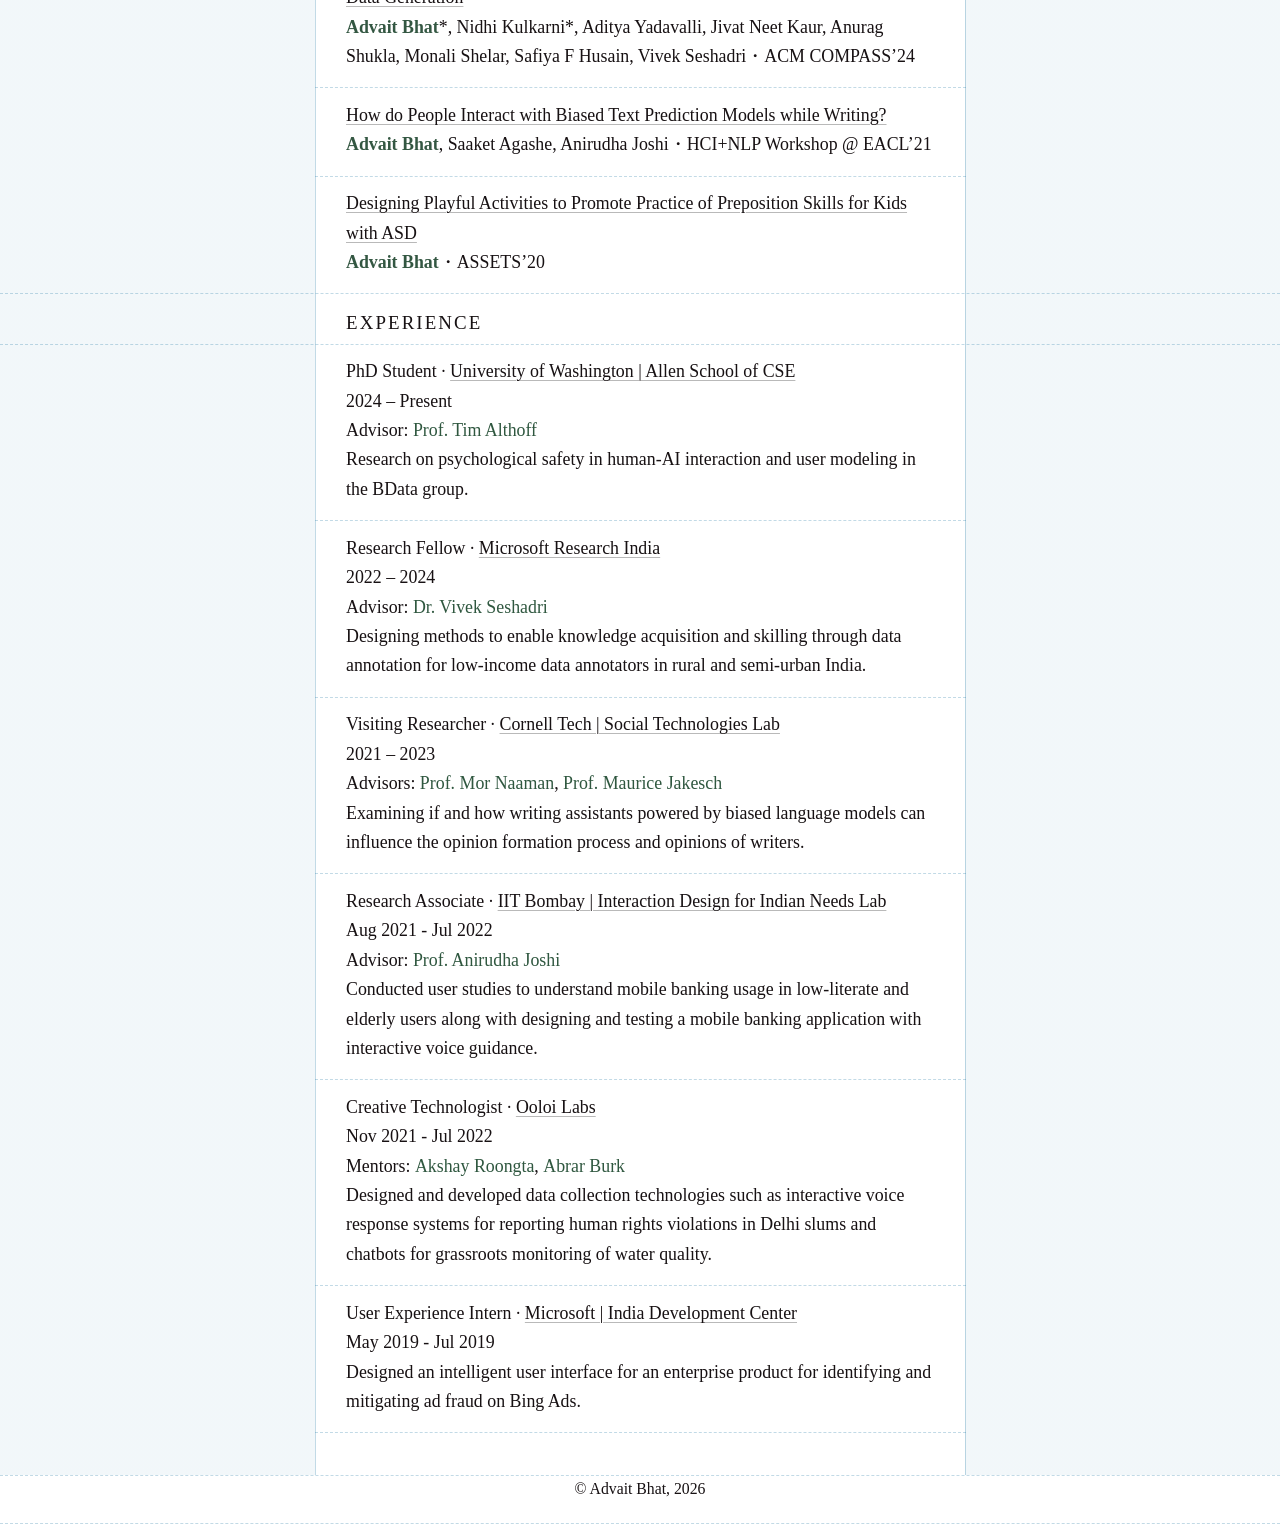
==== commit a7e14ab0: "Add HTML CV page with print styles and update CV PDF Link the homepage CV button to cv.html instead " ====
--- a/index.html
+++ b/index.html
@@ -126,10 +126,8 @@
                         >GitHub</a
                     >&nbsp;&nbsp;·&nbsp;&nbsp;
                     <a
-                        href="cv/cv.pdf"
+                        href="cv.html"
                         class="monospace"
-                        target="_blank"
-                        rel="noopener noreferrer"
                         >CV</a
                     >
                 </div>
--- a/style.css
+++ b/style.css
@@ -535,7 +535,7 @@
 }
 
 .gridSubtitle {
-    margin-top: calc(10px * var(--ui-scale));
+    margin-top: calc(2px * var(--ui-scale));
     font-size: calc(17px * var(--ui-scale));
     color: var(--card-accent);
 }
@@ -964,3 +964,95 @@
         font-size: 13px;
     }
 }
+
+@media print {
+    :root {
+        --ui-scale: 1;
+        --color-accent: rgba(85, 0, 61, 0.86);
+        --color-accent-soft: rgba(85, 0, 61, 0.32);
+        --color-grid: rgba(150, 72, 124, 0.24);
+        --color-grid-fill: rgba(150, 72, 124, 0.05);
+        --color-success: rgba(1, 50, 21, 0.82);
+    }
+
+    @page {
+        size: A4;
+        margin: 12mm 10mm 12mm 10mm;
+    }
+
+    body {
+        font-size: 11px;
+    }
+
+    .text {
+        font-size: 11px;
+        line-height: 1.5;
+    }
+
+    .content {
+        padding: 0 15px;
+    }
+
+    .title {
+        margin-top: 0;
+    }
+
+    .strange {
+        font-size: 22px;
+    }
+
+    .section {
+        font-size: 13px;
+    }
+
+    .monospace {
+        font-size: 12px;
+    }
+
+    .publication,
+    .experience {
+        padding: 6px 15px 8px;
+        break-inside: avoid;
+    }
+
+    .section-link {
+        padding-top: 8px;
+    }
+
+    .experience ul {
+        margin-top: 4px;
+        margin-bottom: 4px;
+    }
+
+    .experience li {
+        margin-bottom: 2px;
+    }
+
+    .homepage main::before,
+    .homepage main::after {
+        display: none;
+    }
+
+    .homepage main {
+        background: none;
+    }
+
+    .stretchable:hover,
+    .stretchable:focus-visible {
+        letter-spacing: inherit;
+        color: inherit;
+    }
+
+    a {
+        color: inherit;
+    }
+
+    .bodyLink,
+    .pubLink {
+        text-decoration: none;
+    }
+
+    #attr {
+        display: none;
+    }
+}
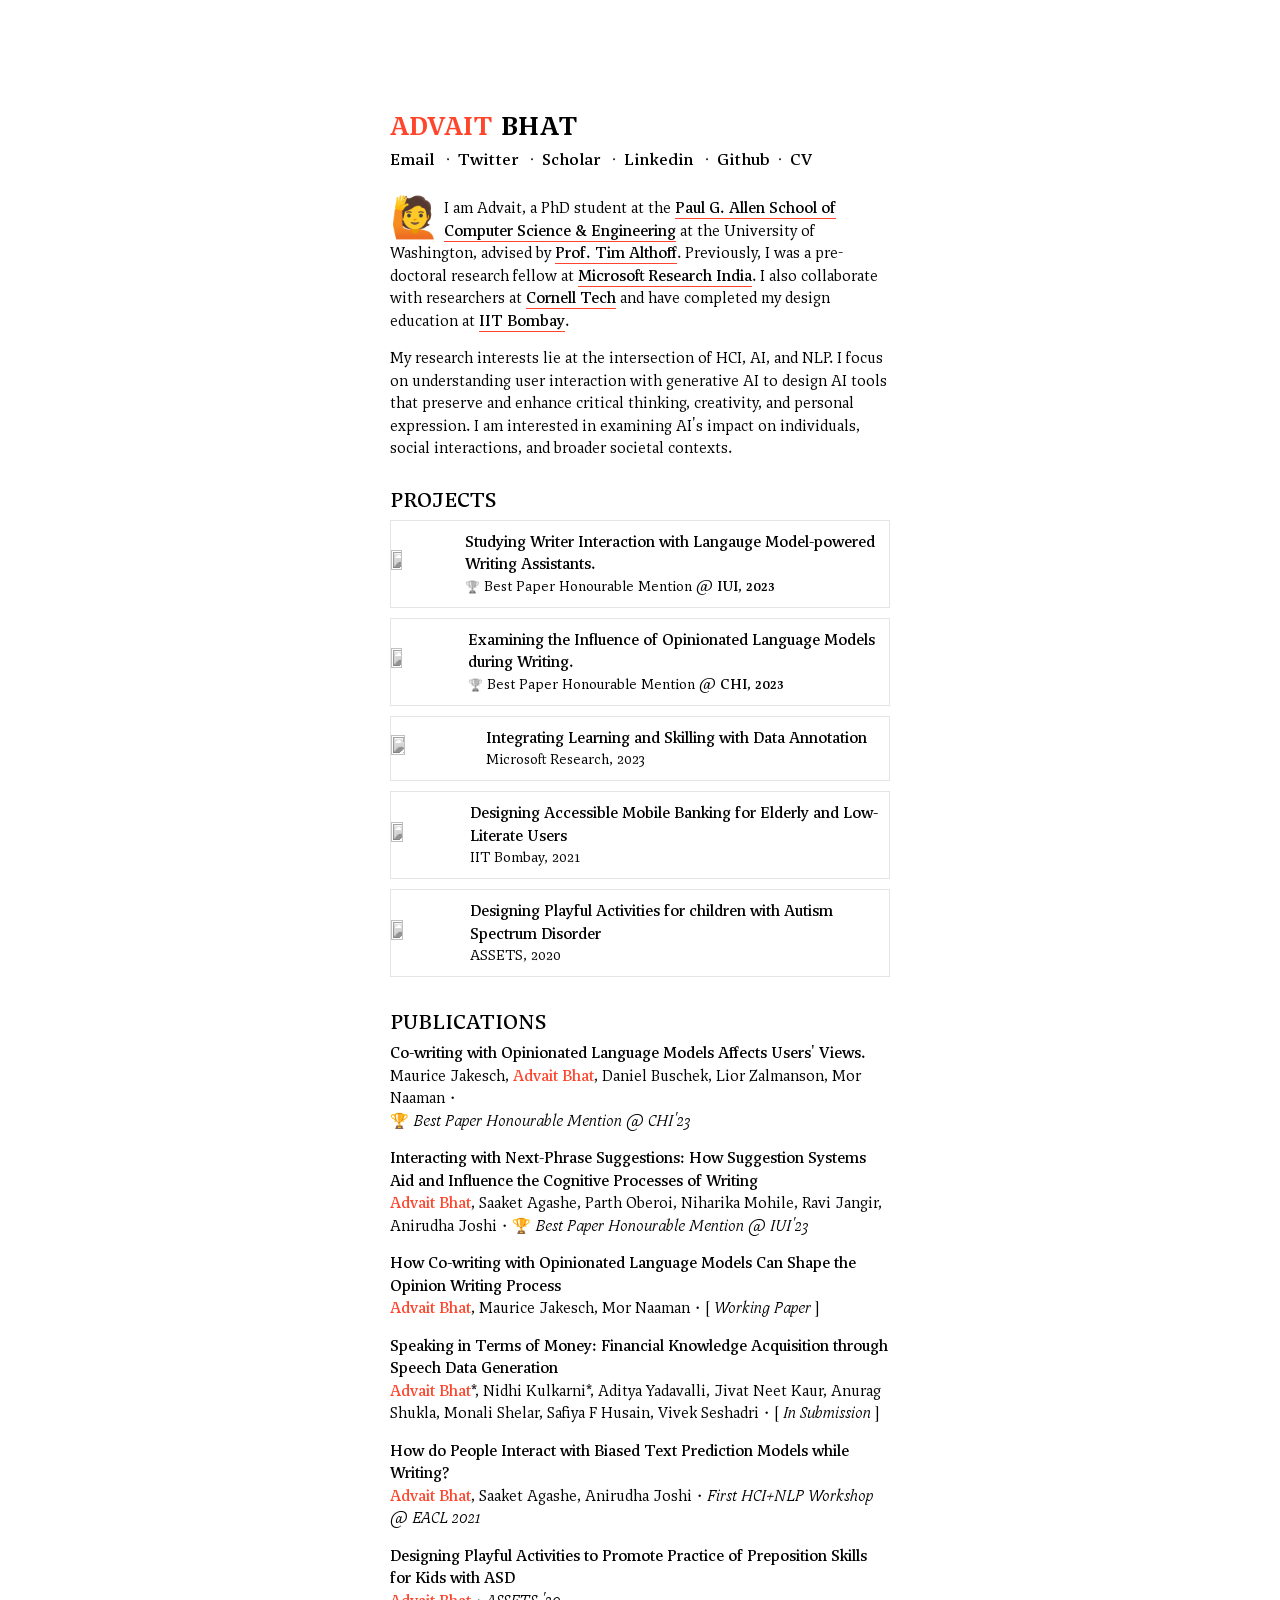
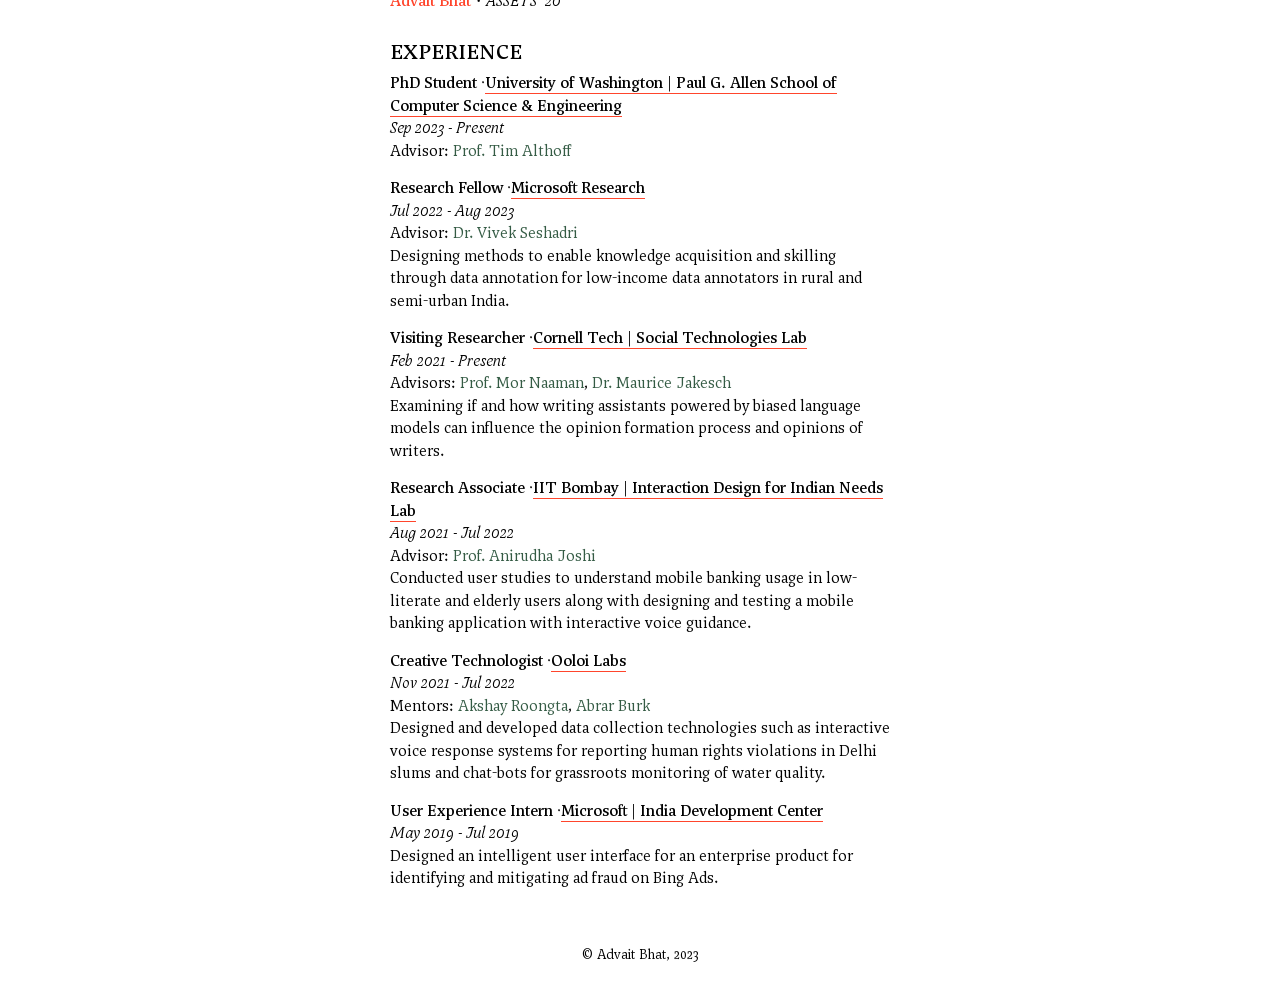
==== commit fdbb5880: "Homepage redesign draft with Neco typeface (Feb 2025) Unfinished redesign of index.html and style.cs" ====
--- a/index.html
+++ b/index.html
@@ -1,605 +1,331 @@
-<!doctype html>
+<!DOCTYPE html>
 <html lang="en">
-    <head>
-        <meta charset="utf-8" />
-        <meta name="viewport" content="width=device-width, initial-scale=1" />
-        <meta
-            name="description"
-            content="Advait Bhat — PhD student at the University of Washington Allen School, researching HCI, NLP, and computational social science."
-        />
-        <meta name="robots" content="index,follow" />
-        <meta property="og:title" content="Advait Bhat" />
-        <meta
-            property="og:description"
-            content="PhD student at the University of Washington, researching HCI, NLP, and computational social science."
-        />
-        <meta property="og:type" content="website" />
-        <meta property="og:url" content="https://advaitmb.com/" />
-        <meta
-            property="og:image"
-            content="https://advaitmb.com/img/avatar.png"
-        />
-        <meta property="og:site_name" content="Advait Bhat" />
-        <meta name="twitter:card" content="summary" />
-        <meta name="twitter:title" content="Advait Bhat" />
-        <meta
-            name="twitter:description"
-            content="PhD student at the University of Washington, researching HCI, NLP, and computational social science."
-        />
-        <meta
-            name="twitter:image"
-            content="https://advaitmb.com/img/avatar.png"
-        />
-        <link rel="canonical" href="https://advaitmb.com/" />
-        <link rel="stylesheet" type="text/css" href="style.css" />
-        <title>Advait Bhat | HCI & NLP PhD Student at UW</title>
-        <script type="application/ld+json">
-            {
-                "@context": "https://schema.org",
-                "@graph": [
-                    {
-                        "@type": "WebSite",
-                        "name": "Advait Bhat",
-                        "url": "https://advaitmb.com/"
-                    },
-                    {
-                        "@type": "Person",
-                        "name": "Advait Bhat",
-                        "url": "https://advaitmb.com/",
-                        "image": "https://advaitmb.com/img/avatar.png",
-                        "jobTitle": "PhD Student",
-                        "affiliation": {
-                            "@type": "CollegeOrUniversity",
-                            "name": "University of Washington Allen School of Computer Science & Engineering",
-                            "url": "https://www.cs.washington.edu/"
-                        },
-                        "alumniOf": {
-                            "@type": "CollegeOrUniversity",
-                            "name": "IIT Bombay IDC School of Design",
-                            "url": "https://www.idc.iitb.ac.in/"
-                        },
-                        "sameAs": [
-                            "https://twitter.com/advaitmb",
-                            "https://scholar.google.com/citations?user=lFBWQb0AAAAJ&hl=en",
-                            "https://www.linkedin.com/in/advaitmb/",
-                            "https://github.com/advaitmb"
-                        ],
-                        "knowsAbout": [
-                            "Human-computer interaction",
-                            "Natural language processing",
-                            "Computational social science",
-                            "Human-AI interaction"
-                        ]
-                    }
-                ]
-            }
-        </script>
-        <script type="text/javascript" src="js/index.js" defer></script>
-    </head>
-
-    <body class="homepage">
-        <main>
-            <header class="row">
-                <div class="content text">
-                    <h1 class="title site-title">
-                        <span class="strange"
-                            ><span class="site-title-accent">advait</span>
-                            bhat</span
-                        >
-                    </h1>
-                </div>
-            </header>
-
-            <nav class="row pad10">
-                <div class="content text">
-                    <a
-                        href="mailto:advaitmb@cs.washington.edu"
-                        class="monospace"
-                        >Email</a
-                    >
-                    &nbsp;&nbsp;·&nbsp;&nbsp;
-                    <a
-                        href="https://twitter.com/advaitmb"
-                        class="monospace"
-                        target="_blank"
-                        >Twitter</a
-                    >
-                    &nbsp;&nbsp;·&nbsp;&nbsp;
-                    <a
-                        href="https://scholar.google.com/citations?user=lFBWQb0AAAAJ&hl=en"
-                        class="monospace"
-                        target="_blank"
-                        >Scholar</a
-                    >
-                    &nbsp;&nbsp;·&nbsp;&nbsp;
-                    <a
-                        href="https://www.linkedin.com/in/advaitmb/"
-                        class="monospace"
-                        target="_blank"
-                        >LinkedIn</a
-                    >
-                    &nbsp;&nbsp;·&nbsp;&nbsp;
-                    <a
-                        href="https://github.com/advaitmb"
-                        class="monospace"
-                        target="_blank"
-                        >GitHub</a
-                    >&nbsp;&nbsp;·&nbsp;&nbsp;
-                    <a
-                        href="cv.html"
-                        class="monospace"
-                        >CV</a
-                    >
-                </div>
-            </nav>
-
-            <div class="row pad10 section-prelude">
-                <div class="content text" id="introText">
-                    <p class="has-dropicon">
-                        🙋&#xFE0E;I am a PhD student at the
-                        <a
-                            class="bodyLink"
-                            href="https://www.cs.washington.edu/"
-                            target="_blank"
-                            >Allen School</a
-                        >
-                        at
-                        <a
-                            class="bodyLink"
-                            href="https://www.washington.edu/"
-                            target="_blank"
-                            >UW</a
-                        >, advised by
-                        <a
-                            class="bodyLink"
-                            href="https://homes.cs.washington.edu/~althoff/"
-                            target="_blank"
-                            >Prof. Tim Althoff</a
-                        >
-                        in the
-                        <a
-                            class="bodyLink"
-                            href="https://bdata.uw.edu/"
-                            target="_blank"
-                            >Behavioral Data Science Lab</a
-                        >.
-                    </p>
-                    <p>
-                        My research lies at the intersection of HCI, NLP,
-                        psychology, and computational social science. I study
-                        psychological safety in human-AI interaction and build
-                        user modeling methods from large-scale behavioral data.
-                        More broadly, I am interested in how AI systems shape
-                        beliefs, communication and relationships. Before UW, I
-                        was a pre-doctoral research fellow at
-                        <a
-                            class="bodyLink"
-                            href="https://www.microsoft.com/en-us/research/lab/microsoft-research-india/"
-                            target="_blank"
-                            >Microsoft Research India</a
-                        >
-                        and a visiting researcher at
-                        <a
-                            class="bodyLink"
-                            href="https://s.tech.cornell.edu/"
-                            target="_blank"
-                            >Cornell Tech</a
-                        >, and I did my design education at
-                        <a
-                            class="bodyLink"
-                            href="https://www.idc.iitb.ac.in/"
-                            target="_blank"
-                            >IDC School of Design</a
-                        >,
-                        <a
-                            class="bodyLink"
-                            href="https://www.iitb.ac.in/"
-                            target="_blank"
-                            >IIT Bombay</a
-                        >.
-                    </p>
-                </div>
+
+<head>
+  <meta charset="utf8" />
+  <meta name="viewport" content="width=560, target-densitydpi=high-dpi" />
+  <!-- SEO Meta Tags -->
+  <meta name="description"
+    content="Advait Bhat - PhD Student at University of Washington's Paul G. Allen School of Computer Science & Engineering, focusing on HCI and AI research." />
+  <meta name="keywords"
+    content="Advait Bhat, UW CSE, University of Washington, HCI Research, AI Research, Computer Science, Machine Learning" />
+  <meta name="author" content="Advait Bhat" />
+  <!-- Open Graph / Social Media -->
+  <meta property="og:title" content="Advait Bhat - HCI & AI Research" />
+  <meta property="og:description"
+    content="PhD Student at University of Washington's Paul G. Allen School of Computer Science & Engineering" />
+  <meta property="og:type" content="website" />
+  <meta property="og:url" content="https://advaitmb.github.io" />
+  <meta name="twitter:card" content="summary" />
+  <meta name="twitter:creator" content="@advaitmb" />
+  <link rel="stylesheet" type="text/css" href="style.css" />
+  <title>Advait Bhat</title>
+  <script type="text/javascript" src="https://cdnjs.cloudflare.com/ajax/libs/turbolinks/5.2.0/turbolinks.js"></script>
+  <script type="text/javascript" src="js/macy.min.js"></script>
+  <script type="text/javascript" src="js/index.js" defer></script>
+</head>
+
+<body>
+  <div class="row">
+    <div class="content text">
+      <div class="title" style="display: flex; align-items: flex-end">
+        <span class="strange"><span style="color: #ff452c">advait</span> bhat</span>
+        <!-- <img src="img/cartoon_img.png" style="
+              height: 60px;
+              width: auto;
+              padding-left: 5px;
+              padding-bottom: 12px;
+            " alt="Advait Bhat" /> -->
+      </div>
+    </div>
+  </div>
+
+  <div class="row pad10">
+    <div class="content text">
+      <a href="mailto:advaitmb@gmail.com" class="monospace">Email</a> &nbsp&nbsp·&nbsp&nbsp
+      <a href="https://twitter.com/advaitmb" class="monospace" target="_blank">Twitter</a> &nbsp&nbsp·&nbsp&nbsp
+      <a href="https://scholar.google.com/citations?user=lFBWQb0AAAAJ&hl=en" class="monospace"
+        target="_blank">Scholar</a> &nbsp&nbsp·&nbsp&nbsp
+      <a href="https://www.linkedin.com/in/advaitmb/" class="monospace" target="_blank">Linkedin</a>
+      &nbsp&nbsp·&nbsp&nbsp
+      <a href="https://github.com/advaitmb" class="monospace" target="_blank">Github</a>&nbsp&nbsp·&nbsp&nbsp
+      <a href="files/CV.pdf" class="monospace" target="_blank">CV</a>
+
+    </div>
+  </div>
+
+  <div class="row pad10">
+    <div class="content text" id="introText">
+      <p class="has-dropicon">🙋I am Advait, a PhD student at the <a class='bodyLink'
+          href="https://www.cs.washington.edu/" target="_blank">Paul G. Allen School of Computer Science &
+          Engineering</a> at the University of Washington,
+        advised by <a class='bodyLink' href="https://timalthoff.com/" target="_blank">Prof. Tim Althoff</a>. Previously,
+        I was a pre-doctoral research fellow at <a class='bodyLink'
+          href="https://www.microsoft.com/en-us/research/lab/microsoft-research-india/" target="_blank">Microsoft
+          Research
+          India</a>. I also collaborate with researchers at <a class='bodyLink' href="https://s.tech.cornell.edu/"
+          target="_blank">Cornell Tech</a> and have completed my design education at
+        <a class='bodyLink' href="https://www.idc.iitb.ac.in/" target="_blank">IIT Bombay</a>.
+      </p>
+      <p>My research interests lie at the intersection of HCI, AI, and NLP. I focus on understanding user interaction
+        with
+        generative AI to design AI tools that preserve and enhance critical thinking, creativity, and personal
+        expression.
+        I am interested in examining AI's impact on individuals, social interactions, and broader societal contexts.</p>
+    </div>
+  </div>
+  <div class="row pad5">
+    <a class="content text">
+      <span class="strange stretchable section">PROJECTS</span>
+    </a>
+  </div>
+  <div class='row pad20'>
+    <div class='content text'>
+      <a href="interactingAI.html" class="pad10" target="_blank">
+        <div class='gridItem'>
+          <img src="img/iui.png" class='gridImage'>
+          <div class='gridLabel'>
+            <div class='gridTitle'>Studying Writer Interaction with Langauge Model-powered Writing Assistants.</div>
+            <div class='gridSubtitle'><span class="icon" style="font-size:12px;">🏆</span> Best Paper Honourable Mention
+              @ <strong style="font-feature-settings: 'smcp';">IUI, 2023</strong>
             </div>
-
-            <section>
-                <div class="row pad5">
-                    <div class="content text section-link">
-                        <h2 class="strange stretchable section">PROJECTS</h2>
-                    </div>
-                </div>
-                <div
-                    class="row pad20 section-prelude section-prelude--projects"
-                >
-                    <div class="content text projects-grid">
-                        <a href="cowriting-ai.html">
-                            <div class="gridItem gridItem--compact hatch-1">
-                                <div class="gridLabel">
-                                    <div class="gridTitle">
-                                        Examining the Influence of Opinionated
-                                        Language Models during Writing
-                                    </div>
-                                    <div class="gridSubtitle">
-                                        <strong class="gridSubtitle-emphasis"
-                                            >Science Advances 2026 · CHI 2026 ·
-                                            <span class="award-icon"
-                                                >🏆&#xFE0E;</span
-                                            >
-                                            CHI 2023</strong
-                                        >
-                                    </div>
-                                </div>
-                            </div>
-                        </a>
-                        <a href="interacting-ai.html">
-                            <div class="gridItem gridItem--compact hatch-2">
-                                <div class="gridLabel">
-                                    <div class="gridTitle">
-                                        Interacting with Next-Phrase
-                                        Suggestions: How Suggestion Systems Aid
-                                        and Influence the Cognitive Processes of
-                                        Writing
-                                    </div>
-                                    <div class="gridSubtitle">
-                                        <strong class="gridSubtitle-emphasis"
-                                            ><span class="award-icon"
-                                                >🏆&#xFE0E;</span
-                                            >
-                                            IUI, 2023</strong
-                                        >
-                                    </div>
-                                </div>
-                            </div>
-                        </a>
-                        <a href="financial-literacy.html">
-                            <div class="gridItem gridItem--compact hatch-3">
-                                <div class="gridLabel">
-                                    <div class="gridTitle">
-                                        Speaking in Terms of Money: Financial
-                                        Knowledge Acquisition through Speech
-                                        Data Generation
-                                    </div>
-                                    <div class="gridSubtitle">
-                                        <strong class="gridSubtitle-emphasis"
-                                            >ACM COMPASS, 2024</strong
-                                        >
-                                    </div>
-                                </div>
-                            </div>
-                        </a>
-                        <a href="autism-activities.html">
-                            <div class="gridItem gridItem--compact hatch-5">
-                                <div class="gridLabel">
-                                    <div class="gridTitle">
-                                        Designing Playful Activities for
-                                        Children with Autism Spectrum Disorder
-                                    </div>
-                                    <div class="gridSubtitle">
-                                        <strong class="gridSubtitle-emphasis"
-                                            >ASSETS, 2020</strong
-                                        >
-                                    </div>
-                                </div>
-                            </div>
-                        </a>
-                        <a href="mobile-banking.html">
-                            <div class="gridItem gridItem--compact hatch-4">
-                                <div class="gridLabel">
-                                    <div class="gridTitle">
-                                        Designing Accessible Mobile Banking for
-                                        Elderly and Low-Literate Users
-                                    </div>
-                                </div>
-                            </div>
-                        </a>
-                    </div>
-                </div>
-            </section>
-
-            <section>
-                <div class="row pad5">
-                    <div class="content text section-link">
-                        <h2 class="strange stretchable section">
-                            PUBLICATIONS
-                        </h2>
-                    </div>
-                </div>
-                <div class="row pad10">
-                    <div class="content text">
-                        <div class="publication">
-                            <a
-                                class="pubLink"
-                                href="https://www.science.org/doi/10.1126/sciadv.adw5578"
-                                target="_blank"
-                                >Biased AI Writing Assistants Shift Users’
-                                Attitudes on Societal Issues</a
-                            >
-                            <br />
-                            Sterling Williams-Ceci, Maurice Jakesch,
-                            <span class="thisauthor">Advait Bhat</span>, Kowe
-                            Kadoma, Lior Zalmanson, Mor Naaman・Science
-                            Advances, 2026
-                        </div>
-
-                        <div class="publication">
-                            <a
-                                class="pubLink"
-                                href="https://arxiv.org/abs/2603.10374"
-                                target="_blank"
-                                >Reactive Writers: How Co-Writing with AI
-                                Changes How We Engage with Ideas</a
-                            >
-                            <br />
-                            <span class="thisauthor">Advait Bhat</span>,
-                            Marianne Aubin Le Quéré, Mor Naaman, Maurice
-                            Jakesch・CHI’26
-                        </div>
-
-                        <div class="publication">
-                            <a
-                                class="pubLink"
-                                href="https://dl.acm.org/doi/abs/10.1145/3544548.3581196"
-                                target="_blank"
-                                >Co-writing with Opinionated Language Models
-                                Affects Users’ Views.</a
-                            >
-                            <br />
-                            Maurice Jakesch,
-                            <span class="thisauthor">Advait Bhat</span>, Daniel
-                            Buschek, Lior Zalmanson, Mor Naaman・<span
-                                class="award-icon"
-                                >🏆&#xFE0E;</span
-                            >
-                            CHI’23
-                        </div>
-
-                        <div class="publication">
-                            <a
-                                class="pubLink"
-                                href="https://dl.acm.org/doi/abs/10.1145/3581641.3584060"
-                                target="_blank"
-                                >Interacting with Next-Phrase Suggestions: How
-                                Suggestion Systems Aid and Influence the
-                                Cognitive Processes of Writing</a
-                            >
-                            <br />
-                            <span class="thisauthor">Advait Bhat</span>, Saaket
-                            Agashe, Parth Oberoi, Niharika Mohile, Ravi Jangir,
-                            Anirudha Joshi・<span class="award-icon"
-                                >🏆&#xFE0E;</span
-                            >
-                            IUI’23
-                        </div>
-
-                        <div class="publication">
-                            <a
-                                class="pubLink"
-                                href="https://dl.acm.org/doi/full/10.1145/3663775"
-                                target="_blank"
-                                >Speaking in Terms of Money: Financial Knowledge
-                                Acquisition through Speech Data Generation</a
-                            >
-                            <br />
-                            <span class="thisauthor">Advait Bhat</span>*, Nidhi
-                            Kulkarni*, Aditya Yadavalli, Jivat Neet Kaur, Anurag
-                            Shukla, Monali Shelar, Safiya F Husain, Vivek
-                            Seshadri・ACM COMPASS’24
-                        </div>
-
-                        <div class="publication">
-                            <a
-                                class="pubLink"
-                                href="https://aclanthology.org/2021.hcinlp-1.18/"
-                                target="_blank"
-                                >How do People Interact with Biased Text
-                                Prediction Models while Writing?</a
-                            >
-                            <br />
-                            <span class="thisauthor">Advait Bhat</span>, Saaket
-                            Agashe, Anirudha Joshi・HCI+NLP Workshop @ EACL’21
-                        </div>
-
-                        <div class="publication">
-                            <a
-                                class="pubLink"
-                                href="https://dl.acm.org/doi/abs/10.1145/3373625.3418004"
-                                target="_blank"
-                                >Designing Playful Activities to Promote
-                                Practice of Preposition Skills for Kids with
-                                ASD</a
-                            >
-                            <br />
-                            <span class="thisauthor">Advait Bhat</span
-                            >・ASSETS’20
-                        </div>
-                    </div>
-                </div>
-            </section>
-
-            <section>
-                <div class="row pad5">
-                    <div class="content text section-link">
-                        <h2 class="strange stretchable section">EXPERIENCE</h2>
-                    </div>
-                </div>
-                <div class="row pad40">
-                    <div class="content text">
-                        <div class="experience">
-                            <strong>PhD Student</strong> ·
-                            <a
-                                class="bodyLink"
-                                href="https://www.cs.washington.edu/"
-                                target="_blank"
-                                >University of Washington | Allen School of
-                                CSE</a
-                            >
-                            <br />
-                            2024 – Present
-                            <br />
-                            Advisor:
-                            <a
-                                class="advisor-link"
-                                href="https://homes.cs.washington.edu/~althoff/"
-                                target="_blank"
-                                >Prof. Tim Althoff</a
-                            >
-                            <br />
-                            <p class="experience-copy">
-                                Research on psychological safety in human-AI
-                                interaction and user modeling in the BData
-                                group.
-                            </p>
-                        </div>
-
-                        <div class="experience">
-                            <strong>Research Fellow</strong> ·
-                            <a
-                                class="bodyLink"
-                                href="https://www.microsoft.com/en-us/research/lab/microsoft-research-india/"
-                                target="_blank"
-                                >Microsoft Research India</a
-                            >
-                            <br />
-                            2022 – 2024
-                            <br />
-                            Advisor:
-                            <a
-                                class="advisor-link"
-                                href="https://www.microsoft.com/en-us/research/people/visesha/"
-                                target="_blank"
-                                >Dr. Vivek Seshadri</a
-                            >
-                            <br />
-                            <p class="experience-copy">
-                                Designing methods to enable knowledge
-                                acquisition and skilling through data annotation
-                                for low-income data annotators in rural and
-                                semi-urban India.
-                            </p>
-                        </div>
-
-                        <div class="experience">
-                            <strong>Visiting Researcher</strong> ·
-                            <a
-                                class="bodyLink"
-                                href="https://s.tech.cornell.edu/"
-                                target="_blank"
-                                >Cornell Tech | Social Technologies Lab</a
-                            >
-                            <br />
-                            2021 – 2023
-                            <br />
-                            Advisors:
-                            <a
-                                class="advisor-link"
-                                href="https://tech.cornell.edu/people/mor-naaman/"
-                                target="_blank"
-                                >Prof. Mor Naaman</a
-                            >,
-                            <a
-                                class="advisor-link"
-                                href="https://csslab.net/"
-                                target="_blank"
-                                >Prof. Maurice Jakesch</a
-                            >
-                            <br />
-                            <p class="experience-copy">
-                                Examining if and how writing assistants powered
-                                by biased language models can influence the
-                                opinion formation process and opinions of
-                                writers.
-                            </p>
-                        </div>
-
-                        <!-- Third Experience -->
-                        <div class="experience">
-                            <strong>Research Associate</strong> ·
-                            <a
-                                class="bodyLink"
-                                href="http://idid.in/"
-                                target="_blank"
-                                >IIT Bombay | Interaction Design for Indian
-                                Needs Lab</a
-                            >
-                            <br />
-                            Aug 2021 - Jul 2022
-                            <br />
-                            Advisor:
-                            <a
-                                class="advisor-link"
-                                href="http://www.idc.iitb.ac.in/~anirudha/"
-                                target="_blank"
-                                >Prof. Anirudha Joshi</a
-                            >
-                            <br />
-                            <p class="experience-copy">
-                                Conducted user studies to understand mobile
-                                banking usage in low-literate and elderly users
-                                along with designing and testing a mobile
-                                banking application with interactive voice
-                                guidance.
-                            </p>
-                        </div>
-
-                        <!-- Fourth Experience -->
-                        <div class="experience">
-                            <strong>Creative Technologist</strong> ·
-                            <a
-                                class="bodyLink"
-                                href="https://www.ooloilabs.in/"
-                                target="_blank"
-                                >Ooloi Labs</a
-                            >
-                            <br />
-                            Nov 2021 - Jul 2022
-                            <br />
-                            Mentors:
-                            <a
-                                class="advisor-link"
-                                href="http://akshayroongta.in/home/"
-                                target="_blank"
-                                >Akshay Roongta</a
-                            >,
-                            <a
-                                class="advisor-link"
-                                href="https://www.linkedin.com/in/abrar-burk-083a1634/"
-                                target="_blank"
-                                >Abrar Burk</a
-                            >
-                            <br />
-                            <p class="experience-copy">
-                                Designed and developed data collection
-                                technologies such as interactive voice response
-                                systems for reporting human rights violations in
-                                Delhi slums and chatbots for grassroots
-                                monitoring of water quality.
-                            </p>
-                        </div>
-
-                        <!-- Fifth Experience -->
-                        <div class="experience">
-                            <strong>User Experience Intern</strong> ·
-                            <a
-                                class="bodyLink"
-                                href="https://www.microsoft.com/en-in/msidc/"
-                                target="_blank"
-                                >Microsoft | India Development Center</a
-                            >
-                            <br />
-                            May 2019 - Jul 2019
-                            <br />
-                            <p class="experience-copy">
-                                Designed an intelligent user interface for an
-                                enterprise product for identifying and
-                                mitigating ad fraud on Bing Ads.
-                            </p>
-                        </div>
-                    </div>
-                </div>
-            </section>
-        </main>
-
-        <footer class="row">
-            <div class="content text" id="attr">© Advait Bhat, 2026</div>
-        </footer>
-    </body>
-</html>
+          </div>
+        </div>
+      </a>
+      <a href="cowritingAI.html" class="pad10" target="_blank">
+        <div class='gridItem'>
+          <img src="img/chi.png" class='gridImage'>
+          <div class='gridLabel'>
+            <div class='gridTitle'>Examining the Influence of Opinionated Language Models during Writing.</div>
+            <div class='gridSubtitle'><span class="icon" style="font-size:12px;">🏆</span> Best Paper Honourable Mention
+              @ <strong style="font-feature-settings: 'smcp';">CHI, 2023</strong>
+            </div>
+          </div>
+        </div>
+      </a>
+      <a href="finlit.html" class="pad10" target="_blank">
+        <div class='gridItem'>
+          <img src="img/microsoft.png" class='gridImage'>
+          <div class='gridLabel'>
+            <div class='gridTitle'>Integrating Learning and Skilling with Data Annotation</div>
+            <div class='gridSubtitle'>Microsoft Research, 2023</div>
+          </div>
+        </div>
+      </a>
+      <a href="bob.html" class="pad10" target="_blank">
+        <div class='gridItem'>
+          <img src="img/banking.png" class='gridImage'>
+          <div class='gridLabel'>
+            <div class='gridTitle'>Designing Accessible Mobile Banking for Elderly and Low-Literate Users</div>
+            <div class='gridSubtitle'>IIT Bombay, 2021</div>
+          </div>
+        </div>
+      </a>
+      <a href="asd.html" class="pad10" target="_blank">
+        <div class='gridItem'>
+          <img src="img/turtle.png" class='gridImage'>
+          <div class='gridLabel'>
+            <div class='gridTitle'>Designing Playful Activities for children with Autism Spectrum Disorder</div>
+            <div class='gridSubtitle'>ASSETS, 2020</div>
+          </div>
+        </div>
+      </a>
+
+
+    </div>
+  </div>
+
+  <div class="row pad5">
+    <a class="content text">
+      <span class="strange stretchable section">PUBLICATIONS</span>
+    </a>
+  </div>
+  <div class="row pad10">
+    <div class="content text">
+      <!-- First Publication -->
+      <div class="publication">
+        <a class="pubLink" href="https://dl.acm.org/doi/abs/10.1145/3544548.3581196" target="_blank">Co-writing
+          with Opinionated Language Models Affects Users'
+          Views.</a>
+        <br />
+        Maurice Jakesch, <span class="thisauthor">Advait Bhat</span>, Daniel
+        Buschek, Lior Zalmanson, Mor Naaman・</br>🏆
+        <em>Best Paper Honourable Mention @ CHI'23</em>
+      </div>
+
+      <!-- Second Publication -->
+      <div class="publication">
+        <a class="pubLink" href="https://dl.acm.org/doi/abs/10.1145/3581641.3584060" target="_blank">Interacting with
+          Next-Phrase Suggestions: How Suggestion Systems
+          Aid and Influence the Cognitive Processes of Writing</a>
+        <br />
+        <span class="thisauthor">Advait Bhat</span>, Saaket Agashe, Parth
+        Oberoi, Niharika Mohile, Ravi Jangir, Anirudha Joshi・🏆
+        <em>Best Paper Honourable Mention @ IUI'23</em>
+      </div>
+
+      <!-- Third Publication -->
+      <div class="publication">
+        <strong>How Co-writing with Opinionated Language Models Can Shape the
+          Opinion Writing Process</strong>
+        <br />
+        <span class="thisauthor">Advait Bhat</span>, Maurice Jakesch, Mor
+        Naaman・[ <em>Working Paper</em> ]
+      </div>
+
+      <!-- Fourth Publication -->
+      <!-- <div class="publication">
+        <strong>Bias in AI Autocomplete Suggestions Leads to Attitude Shift on
+          Societal Issues</strong>
+        <br />
+        Sterling Williams-Ceci, Maurice Jakesch,
+        <span class="thisauthor">Advait Bhat</span>, Kowe Kadoma, Lior
+        Zalmanson, Mor Naaman・[ <em>In Submission</em> ]
+      </div> -->
+
+      <!-- Fifth Publication -->
+      <div class="publication">
+        <a class="pubLink" href="files/speaking in terms of money.pdf" target="_blank">Speaking in Terms of
+          Money: Financial Knowledge Acquisition through
+          Speech Data Generation</a>
+        <br />
+        <span class="thisauthor">Advait Bhat</span>*, Nidhi Kulkarni*, Aditya
+        Yadavalli, Jivat Neet Kaur, Anurag Shukla, Monali Shelar, Safiya F
+        Husain, Vivek Seshadri・[ <em>In Submission</em> ]
+        <br />
+      </div>
+
+      <!-- Sixth Publication -->
+      <div class="publication">
+        <a class="pubLink" href="https://aclanthology.org/2021.hcinlp-1.18/" target="_blank">How do People
+          Interact with Biased Text Prediction Models while
+          Writing?</a>
+        <br />
+        <span class="thisauthor">Advait Bhat</span>, Saaket Agashe, Anirudha
+        Joshi・<em>First HCI+NLP Workshop @ EACL 2021</em>
+      </div>
+
+      <!-- Seventh Publication -->
+      <div class="publication">
+        <a class="pubLink" href="https://dl.acm.org/doi/abs/10.1145/3373625.3418004" target="_blank">Designing
+          Playful Activities to Promote Practice of Preposition
+          Skills for Kids with ASD</a>
+        <br />
+        <span class="thisauthor">Advait Bhat</span>・<em>ASSETS '20</em>
+      </div>
+    </div>
+  </div>
+
+  <div class="row pad5">
+    <a class="content text">
+      <span class="strange stretchable section">EXPERIENCE</span>
+    </a>
+  </div>
+  <div class="row pad40">
+    <div class="content text">
+
+      <!-- PhD Position -->
+      <div class="experience">
+        <strong>PhD Student</strong> · <a class="bodyLink" href="https://www.cs.washington.edu/"
+          target="_blank">University of Washington | Paul G. Allen School of Computer Science & Engineering</a>
+        <br>
+        <em>Sep 2023 - Present</em>
+        <br>
+        Advisor: <a style="font-weight:500; color: rgba(1, 50, 21, 0.8)" href="https://timalthoff.com/"
+          target="_blank">Prof. Tim Althoff</a>
+      </div>
+
+      <!-- First Experience -->
+      <div class="experience">
+        <strong>Research Fellow</strong> · <a class="bodyLink"
+          href="https://www.microsoft.com/en-us/research/lab/microsoft-research-india/" target="_blank">Microsoft
+          Research</a>
+        <br>
+        <em>Jul 2022 - Aug 2023</em>
+        <br>
+        Advisor: <a style="font-weight:500; color: rgba(1, 50, 21, 0.8)"
+          href="https://www.microsoft.com/en-us/research/people/visesha/" target="_blank">Dr. Vivek
+          Seshadri</a>
+        <br>
+        <p style="margin-top: 0px; margin-bottom:0px">Designing methods to enable knowledge acquisition and skilling
+          through data
+          annotation for low-income data
+          annotators in rural and semi-urban India.</p>
+      </div>
+
+      <!-- Second Experience -->
+      <div class="experience">
+        <strong>Visiting Researcher</strong> · <a class="bodyLink" href="https://s.tech.cornell.edu/"
+          target="_blank">Cornell Tech |
+          Social Technologies Lab</a>
+        <br>
+        <em>Feb 2021 - Present</em>
+        <br>
+        Advisors: <a style="font-weight:500; color: rgba(1, 50, 21, 0.8)"
+          href="https://tech.cornell.edu/people/mor-naaman/" target="_blank">Prof. Mor Naaman</a>, <a
+          style="font-weight:500; color: rgba(1, 50, 21, 0.8)" href="https://mauricejakesch.com/" target="_blank">Dr.
+          Maurice
+          Jakesch</a>
+        <br>
+        <p style="margin-top: 0px; margin-bottom:0px">Examining if and how writing assistants powered by biased language
+          models can
+          influence the opinion formation process and opinions of writers.</p>
+      </div>
+
+      <!-- Third Experience -->
+      <div class="experience">
+        <strong>Research Associate</strong> · <a class="bodyLink" href="http://idid.in/" target="_blank">IIT Bombay |
+          Interaction Design
+          for Indian Needs Lab</a>
+        <br>
+        <em>Aug 2021 - Jul 2022</em>
+        <br>
+        Advisor: <a style="font-weight:500; color: rgba(1, 50, 21, 0.8)" href="http://www.idc.iitb.ac.in/~anirudha/"
+          target="_blank">Prof. Anirudha Joshi</a>
+        <br>
+        <p style="margin-top: 0px; margin-bottom:0px">Conducted user studies to understand mobile banking usage in
+          low-literate and
+          elderly users along with designing and testing a mobile banking application with interactive voice guidance.
+        </p>
+      </div>
+
+      <!-- Fourth Experience -->
+      <div class="experience">
+        <strong>Creative Technologist</strong> · <a class="bodyLink" href="https://www.ooloilabs.in/"
+          target="_blank">Ooloi Labs</a>
+        <br>
+        <em>Nov 2021 - Jul 2022</em>
+        <br>
+        Mentors: <a style="font-weight:500; color: rgba(1, 50, 21, 0.8)" href="http://akshayroongta.in/home/"
+          target="_blank">Akshay
+          Roongta</a>, <a style="font-weight:500; color: rgba(1, 50, 21, 0.8)"
+          href="https://www.linkedin.com/in/abrar-burk-083a1634/" target="_blank">Abrar Burk</a>
+        <br>
+        <p style="margin-top: 0px; margin-bottom:0px">Designed and developed data collection technologies such as
+          interactive voice
+          response systems for reporting human rights violations in Delhi slums and chat-bots for grassroots monitoring
+          of water quality.</p>
+      </div>
+
+      <!-- Fifth Experience -->
+      <div class="experience">
+        <strong>User Experience Intern</strong> · <a class="bodyLink" href="https://www.microsoft.com/en-in/msidc/"
+          target="_blank">Microsoft | India Development Center</a>
+        <br>
+        <em>May 2019 - Jul 2019</em>
+        <br>
+        <p style="margin-top: 0px; margin-bottom:0px">Designed an intelligent user interface for an enterprise product
+          for identifying and
+          mitigating ad fraud on Bing Ads.</p>
+      </div>
+
+    </div>
+  </div>
+
+  <div class="row">
+    <a class="content text" id="attr">
+      © Advait Bhat, 2023
+  </div>
+</body>
+
+</html>
--- a/style.css
+++ b/style.css
@@ -1,1058 +1,539 @@
-:root {
-    --ui-scale: 1.05;
-    --color-bg: #ffffff;
-    --color-text: #171113;
-    --color-accent: rgba(85, 0, 61, 0.86);
-    --color-accent-soft: rgba(85, 0, 61, 0.32);
-    --color-link-muted: rgba(128, 128, 128, 0.55);
-    --color-grid: rgba(150, 72, 124, 0.24);
-    --color-grid-fill: rgba(150, 72, 124, 0.05);
-    --color-success: rgba(1, 50, 21, 0.82);
-    --font-body: "Satoshi", serif;
-    --font-display: "Volkron", serif;
-    --font-ui: "crimsonItalic", serif;
-    --page-gutter: clamp(
-        calc(20px * var(--ui-scale)),
-        calc(5vw * var(--ui-scale)),
-        calc(48px * var(--ui-scale))
-    );
-    --content-column: min(
-        calc(620px * var(--ui-scale)),
-        calc(100vw - (var(--page-gutter) * 2))
-    );
-    --transition-smooth: 0.35s cubic-bezier(0.25, 0.8, 0.25, 1);
-}
+/*
+	VARIABLE FONT STUFF
+*/
+
+@import url('neco.css');
 
 @font-face {
-    font-family: "Volkron";
-    src: url("fonts/volkron.ttf") format("truetype");
+  font-family: "Satoshi";
+  src: url("fonts/CrimsonPro.ttf") format("truetype");
 }
 
 @font-face {
-    font-family: "Satoshi";
-    src: url("fonts/CrimsonPro.ttf") format("truetype");
+  font-family: "Volkron";
+  src: url("fonts/volkron.ttf") format("truetype");
 }
 
 @font-face {
-    font-family: "Notoicon";
-    src: url("fonts/Notoicon.ttf") format("truetype");
+  font-family: "VolkronItalic";
+  src: url("fonts/volkronItalic.ttf") format("truetype");
 }
 
 @font-face {
-    font-family: "crimsonItalic";
-    src: url("fonts/CrimsonItalic.ttf") format("truetype");
-}
-
-html {
-    background-color: var(--color-bg);
-}
-
+  font-family: "Notoicon";
+  src: url("fonts/Notoicon.ttf") format("truetype");
+}
+
+
+@font-face {
+  font-family: "crimsonItalic";
+  src: url("fonts/CrimsonItalic.ttf") format("truetype");
+}
+
+.monospace {
+  font-family: 'Neco-Medium', sans-serif;
+  font-size: 16px;
+  transition: all 0.3s ease;
+  color: #000000;
+}
+
+#introText {
+  font-weight: 300;
+}
+
+.building {
+  border: 1px dashed #0098a2;
+}
+
+.thisauthor {
+  font-family: 'Neco-Medium', sans-serif;
+  font-weight: 500;
+  color: #ff452c;
+}
+
+.monospace:hover {
+  color: #ff452c;
+}
+
+.strange {
+  font-family: 'Neco-Medium', sans-serif;
+  font-size: 32px;
+  color: #000000;
+  font-feature-settings: 'smcp';
+}
+
+.publication {
+  padding-bottom: 15px;
+}
+
+.experience {
+  padding-bottom: 15px;
+}
+
+.p {
+  font-family: "Satoshi", sans-serif;
+  font-size: 15px;
+  font-weight: 100;
+  line-height: 1.5;
+}
+
+.strange-light {
+  font-family: 'Neco-Regular', sans-serif;
+  font-size: 24px;
+  color: #000000;
+  font-feature-settings: 'smcp';
+}
+
+.sans {
+  font-family: "Satoshi", sans-serif;
+  font-weight: 600;
+}
+
+.sans-light {
+  font-family: "Satoshi", sans-serif;
+  font-weight: 300;
+}
+
+.stretchable {
+  font-family: 'Neco-Medium', sans-serif;
+  transition: all 0.3s ease;
+}
+
+.stretchable:hover {
+  color: #ff452c;
+}
+
+.stretched .var {
+  font-variation-settings: "wdth" 880;
+  transition: font-variation-settings 1s ease;
+}
+
+/*@supports (font-variation-settings: normal) {
+  DO SOMETHING
+}*/
+
+html,
 body {
-    margin: 0;
-    padding: 0;
-    background-color: var(--color-bg);
-    color: var(--color-text);
-    font-family: var(--font-body);
-}
-
-h1,
-h2,
-h3 {
-    margin: 0;
-    font-size: inherit;
-    font-weight: inherit;
-}
-
-*,
-*::before,
-*::after {
-    box-sizing: border-box;
-}
-
-main {
-    box-sizing: border-box;
+  font-family: 'Neco-Regular', sans-serif;
+  background-color: #ffffff;
+  color: #000000;
+  margin: 0;
+  padding: 0;
 }
 
 span {
-    margin: 0;
-    padding: 0;
+  margin: 0;
+  padding: 0;
 }
 
 a {
-    color: inherit;
-    text-decoration: none;
-    margin: 0;
-    padding: 0;
-}
-
-img,
-iframe {
-    display: block;
-    width: 100%;
-    height: auto;
+  color: inherit;
+  text-decoration: inherit;
+  margin: 0;
+  padding: 0;
+}
+
+img {
+  width: 100%;
+  height: auto;
+  vertical-align: middle;
 }
 
 strong {
-    font-weight: 500 !important;
-}
+  font-family: 'Neco-Medium', sans-serif;
+  font-weight: 500;
+}
+
+/* HOMEPAGE */
+
+.row {
+  min-width: 100vw;
+  display: flex;
+}
+
+.pad10 {
+  padding-bottom: 10px;
+}
+
+.pad5 {
+  padding-bottom: 5px;
+}
+
+
+.pad20 {
+  padding-bottom: 20px;
+}
+
+.pad40 {
+  padding-bottom: 40px;
+}
+
+.pad60 {
+  padding-bottom: 40px;
+}
+
+.content {
+  align-items: stretch;
+  margin-left: auto;
+  margin-right: auto;
+  padding: 0 30px;
+}
+
+.text {
+  font-family: 'Neco-Regular', sans-serif;
+  font-size: 15px;
+  line-height: 1.5;
+  min-width: 500px;
+  max-width: 500px;
+}
+
+.img {
+  min-width: 500px;
+  max-width: 800px;
+}
+
+.video {
+  width: 100%;
+  min-width: 500px;
+  max-width: 800px;
+}
+
+.videoContainer {
+  width: 100% !important;
+  height: auto;
+}
+
+.section {
+  font-size: 20px;
+  color: #000000;
+  font-family: 'Neco-Medium', sans-serif;
+  font-feature-settings: 'smcp';
+}
+
+/* .section:hover {
+  background-image: linear-gradient(to right,
+      rgba(39, 216, 113, 0.8) 0%,
+      rgba(39, 216, 113, 0.8) 100%);
+  background-position: 0px 1em;
+  background-repeat: repeat-x;}  */
+
+.title {
+  font-size: 32px;
+  margin-top: 100px;
+}
+
+.navbar {
+  color: gray;
+}
+
+.nav {
+  font-size: 14px;
+  line-height: 1.5;
+  margin: 0px;
+}
+
+a>.nav:hover {
+  background-image: linear-gradient(to right,
+      rgba(39, 216, 113, 0.8) 0%,
+      rgba(39, 216, 113, 0.8) 100%);
+  background-position: 0px 13px;
+  background-repeat: repeat-x;
+  /*background-size: 6px 5px;*/
+  color: black;
+}
+
+a>.nav-aui:hover {
+  background-image: linear-gradient(to right, #48ffa4 0%, #48ffa4 100%);
+  background-position: 0px 13px;
+  background-repeat: repeat-x;
+  /*background-size: 6px 5px;*/
+  color: black;
+}
+
+.subtitle {
+  font-size: 24px;
+  margin-top: 20px;
+}
+
+hr {
+  border: 1px solid #48ffa4;
+}
+
+/*#firstRow {
+	margin-top: 100px;
+}
+*/
+
+.has-dropicon:first-letter {
+  font-family: "Notoicon", Arial, Helvetica, sans-serif;
+  float: left;
+  font-size: 2.5rem;
+  line-height: 0.8;
+  margin: 0.1em 0.1em 0.2em 0;
+}
+
+.has-dropcap:first-letter {
+  font-family: "Volkron", Arial, Helvetica, sans-serif;
+  color: rgba(85, 0, 61, 0.8);
+  float: left;
+  font-weight: 100;
+  font-size: 4.2rem;
+  line-height: 0.65;
+  margin: 0.25em 0.1em 0 0;
+}
+
+
+/* style for stong tag */
+
+strong {
+  font-weight: 500 !important;
+  /* font-weight: 200; */
+}
+
+.grid {
+  margin-top: 4px;
+  min-width: 1000px;
+  max-width: 1000px;
+}
+
+#attr {
+  font-size: 13px;
+  text-align: center;
+  margin-bottom: 20px;
+}
+
+.turbolinks-progress-bar {
+  height: 3px;
+  background-color: #ff452c;
+}
+
+.bracketLink>a {
+  font-family: "IBM Plex Mono", monospace;
+  font-size: 12px;
+  font-style: italic;
+  font-weight: 1000;
+  color: hsl(149, 91%, 22%);
+  margin: 0;
+  padding: 0;
+  transition: padding ease 0.5s;
+}
+
+.bracketLink>a:hover {
+  font-style: italic;
+  font-weight: 1000;
+  padding: 0 5px;
+}
+
+.bracketLink::before {
+  content: "[";
+  color: black;
+  font-weight: 400;
+  font-size: 12px;
+  font-family: "IBM Plex Mono";
+}
+
+.bracketLink::after {
+  content: "]";
+  color: black;
+  font-weight: 400;
+  font-size: 12px;
+  font-family: "IBM Plex Mono";
+}
+
+.bodyLink {
+  color: #000000;
+  text-decoration: none;
+  border-bottom: 1px solid #ff452c;
+  transition: all 0.3s ease;
+  font-family: 'Neco-Medium', sans-serif;
+}
+
+.bodyLink:hover {
+  color: #ff452c;
+}
+
+.pubLink {
+  color: #000000;
+  text-decoration: none;
+  transition: all 0.3s ease;
+  font-family: 'Neco-Medium', sans-serif;
+}
+
+.pubLink:hover {
+  color: #ff452c;
+}
+
+.auiLink {
+  background-image: linear-gradient(to right,
+      rgba(128, 128, 128, 0.3) 50%,
+      rgba(128, 128, 128, 0.3) 100%);
+  background-position: 0 0.9em;
+  background-repeat: repeat-x;
+  /*background-size: 4px 5px;*/
+}
+
+.auiLink:hover {
+  background-image: linear-gradient(to right, #48ffa4 0%, #48ffa4 100%);
+  background-position: 0 0.9em;
+  background-repeat: repeat-x;
+  /*background-size: 4px 5px;*/
+}
+
+/*.bodyLinkDotted {
+	background-image: linear-gradient(to right, black 33%, rgba(255,255,255,0) 0%);
+	background-position: bottom;
+	background-size: 4px 1px;
+	background-repeat: repeat-x;
+}*/
 
 em {
-    font-family: var(--font-ui);
-    font-style: italic;
+  font-family: 'Neco-Italic', sans-serif;
+}
+
+.gridItem {
+  display: flex;
+  align-items: center;
+  justify-content: start;
+  margin-bottom: 10px;
+  border: 1px solid rgba(0, 0, 0, 0.1);
+  filter: grayscale(100%);
+  transition: all 0.3s ease;
+}
+
+.gridItem:hover {
+  border: 2px solid #ff452c;
+  filter: grayscale(0%);
+  transform: scale(1.02);
+}
+
+.gridLabel {
+  padding: 10px;
+  /*margin-bottom: 10px;*/
+}
+
+.gridTitle {
+  font-family: 'Neco-Medium', sans-serif;
+  color: #000000;
+  transition: all 0.3s ease;
+}
+
+.gridItem:hover .gridTitle {
+  color: #ff452c;
+}
+
+.gridImage {
+  width: 17%;
+  height: 100%;
+}
+
+.gridSubtitle {
+  font-family: 'Neco-Regular', sans-serif;
+  color: #000000;
+  font-size: 14px;
+}
+
+.gridSubtitle strong {
+  font-feature-settings: 'smcp';
+}
+
+.tileBackground {
+  opacity: 0.75;
+  transition: opacity 1s cubic-bezier(0.25, 0.8, 0.25, 1);
+}
+
+.projectImage {
+  max-width: 100%;
+  border: 1px solid #000000;
+}
+
+.projectHeaderImage {
+  margin-bottom: 20px;
+}
+
+.tileBackground:hover {
+  opacity: 1;
+  filter: grayscale(0%);
 }
 
 ul,
 ol {
-    margin-block-start: 5px;
-    padding-inline-start: 20px;
+  padding-inline-start: 20px;
+  margin-block-start: 5px;
 }
 
 blockquote {
-    margin-left: 0;
-    padding-left: 10px;
-    border-left: 4px solid rgba(128, 128, 128, 0.3);
-}
-
-hr {
-    border: 1px solid #48ffa4;
-}
-
-.row {
-    width: 100%;
-    display: grid;
-    justify-items: center;
-}
-
-.content {
-    width: 100%;
-    max-width: var(--content-column);
-    margin-left: auto;
-    margin-right: auto;
-    padding: 0 calc(30px * var(--ui-scale));
-}
-
-.text {
-    width: 100%;
-    max-width: var(--content-column);
-    font-family: var(--font-body);
-    font-size: calc(17px * var(--ui-scale));
-    font-weight: 400;
-    line-height: 1.65;
-}
-
-.pad5 {
-    padding-bottom: calc(5px * var(--ui-scale));
-}
-
-.pad10 {
-    padding-bottom: calc(0px * var(--ui-scale));
-}
-
-.pad20 {
-    padding-bottom: calc(20px * var(--ui-scale));
-}
-
-.pad40,
-.pad60 {
-    padding-bottom: calc(40px * var(--ui-scale));
-}
-
-.title {
-    margin-top: clamp(
-        calc(44px * var(--ui-scale)),
-        calc(9vw * var(--ui-scale)),
-        calc(100px * var(--ui-scale))
-    );
-}
-
-.site-title {
-    display: flex;
-    align-items: flex-end;
-    gap: 0.12em;
-    flex-wrap: wrap;
-}
-
-.site-title .strange {
-    color: var(--color-text);
-    transition: letter-spacing 0.8s ease;
-}
-
-.site-title:hover .strange,
-.site-title .strange.stretched {
-    letter-spacing: calc(4px * var(--ui-scale));
-}
-
-.site-title-accent {
-    color: var(--color-accent);
-}
-
-.monospace {
-    font-family: var(--font-ui);
-    font-size: calc(18px * var(--ui-scale));
-    transition: color var(--transition-smooth);
-}
-
-.monospace:hover {
-    color: var(--color-accent);
-}
-
-.strange {
-    font-size: calc(32px * var(--ui-scale));
-    font-family: var(--font-display);
-    font-weight: 500;
-    letter-spacing: calc(2px * var(--ui-scale));
-    line-height: 1;
-    font-feature-settings: "smcp";
-}
-
-.strange-light {
-    display: block;
-    font-size: calc(25px * var(--ui-scale));
-    font-family: var(--font-display);
-    font-weight: 300;
-    line-height: 1.08;
-    font-feature-settings: "smcp";
-}
-
-.section {
-    display: inline-block;
-    font-size: calc(18px * var(--ui-scale));
-    font-family: var(--font-display);
-    font-weight: 300;
-    line-height: 1;
-    font-feature-settings: "smcp";
-}
-
-.stretchable {
-    transition:
-        color var(--transition-smooth),
-        letter-spacing 0.8s ease;
-}
-
-.stretchable:hover,
-.stretchable:focus-visible,
-.stretchable.stretched {
-    color: var(--color-accent);
-    letter-spacing: calc(4px * var(--ui-scale));
-}
-
-#introText {
-    font-weight: 300;
-}
-
-#introText p {
-    margin: 0;
-}
-
-#introText p:first-child {
-    margin-top: calc(14px * var(--ui-scale));
-}
-
-#introText p + p {
-    margin-top: calc(8px * var(--ui-scale));
-}
-
-.thisauthor {
-    font-weight: 600;
-    color: rgba(0, 45, 19, 0.8);
-}
-
-.advisor-link {
-    font-weight: 500;
-    color: var(--color-success);
-}
-
-.experience-copy {
-    margin: 0;
-}
-
-.section-link {
-    display: block;
-    padding-top: calc(14px * var(--ui-scale));
-}
-
-.homepage .section-prelude {
-    padding-bottom: calc(14px * var(--ui-scale));
-}
-
-.homepage .section-prelude--projects .projects-grid {
-    margin-top: -1px;
-}
-
-.bodyLink,
-.pubLink,
-.auiLink {
-    text-decoration-line: underline;
-    text-decoration-thickness: 1px;
-    text-decoration-color: var(--color-link-muted);
-    text-underline-offset: 0.16em;
-    transition:
-        color var(--transition-smooth),
-        text-decoration-color var(--transition-smooth),
-        font-weight var(--transition-smooth);
-}
-
-.bodyLink:hover,
-.pubLink:hover,
-.auiLink:hover {
-    color: var(--color-accent);
-    text-decoration-color: var(--color-accent);
-}
-
-.bodyLink:hover {
-    font-weight: 700;
-}
-
-.pubLink:hover,
-.auiLink:hover {
-    font-weight: 600;
-}
-
-.pubLink {
-    font-weight: 500;
-}
-
-.publication,
-.experience {
-    margin-left: calc(-30px * var(--ui-scale));
-    margin-right: calc(-30px * var(--ui-scale));
-    padding: calc(12px * var(--ui-scale)) calc(30px * var(--ui-scale))
-        calc(15px * var(--ui-scale));
-    border-bottom: 1px dashed var(--color-grid);
-}
-
-.publication:last-child {
-    border-bottom: 0;
-}
-
-.has-dropicon:first-letter {
-    float: left;
-    margin: 0.2em 0.1em 0.2em 0;
-    font-family: "Notoicon", Arial, Helvetica, sans-serif;
-    font-size: calc(2.5rem * var(--ui-scale));
-    line-height: 0.8;
-}
-
-.has-dropcap:first-letter {
-    float: left;
-    margin: 0.25em 0.1em 0 0;
-    color: rgba(85, 0, 61, 0.8);
-    font-family: var(--font-display);
-    font-size: calc(4.2rem * var(--ui-scale));
-    font-weight: 100;
-    line-height: 0.65;
-}
-
-.projectImage {
-    max-width: 100%;
-    border: 1px solid var(--color-accent-soft);
-}
-
-.projectImage--plain {
-    border: 0;
-}
-
-.projectHeaderImage {
-    margin-bottom: calc(8px * var(--ui-scale));
-}
-
-.award-icon {
-    display: inline-block;
-    margin: 0 0.1em;
-    font-family: "Notoicon", Arial, Helvetica, sans-serif;
-    font-size: 0.78em;
-    line-height: 1;
-    vertical-align: -0.02em;
-    color: var(--color-accent);
-}
-
-#attr {
-    margin-bottom: calc(20px * var(--ui-scale));
-    font-size: calc(15px * var(--ui-scale));
-    text-align: center;
-}
-
-.homepage .row {
-    grid-template-columns:
-        minmax(var(--page-gutter), 1fr)
-        minmax(0, var(--content-column))
-        minmax(var(--page-gutter), 1fr);
-    border-top: 1px dashed var(--color-grid);
-}
-
-.homepage main,
-.project-page main {
-    position: relative;
-    --content-start: max(
-        var(--page-gutter),
-        calc((100% - var(--content-column)) / 2)
-    );
-    --content-end: calc(100% - var(--content-start));
-    background: linear-gradient(
-        to right,
-        var(--color-grid-fill) 0,
-        var(--color-grid-fill) var(--content-start),
-        transparent var(--content-start),
-        transparent var(--content-end),
-        var(--color-grid-fill) var(--content-end),
-        var(--color-grid-fill) 100%
-    );
-}
-
-.homepage main::before,
-.homepage main::after,
-.project-page main::before,
-.project-page main::after {
-    content: "";
-    position: absolute;
-    top: 0;
-    bottom: 0;
-    width: 1px;
-    background-color: var(--color-grid);
-    pointer-events: none;
-    z-index: 0;
-}
-
-.homepage main::before,
-.project-page main::before {
-    left: max(var(--page-gutter), calc((100% - var(--content-column)) / 2));
-}
-
-.homepage main::after,
-.project-page main::after {
-    right: max(var(--page-gutter), calc((100% - var(--content-column)) / 2));
-}
-
-.homepage .content {
-    grid-column: 2;
-    max-width: none;
-    margin: 0;
-    position: relative;
-    z-index: 1;
-}
-
-.homepage .text {
-    max-width: none;
-}
-
-.homepage nav.row {
-    padding: calc(10px * var(--ui-scale)) 0;
-}
-
-.homepage nav .content {
-    text-align: left;
-}
-
-.homepage footer.row {
-    border-bottom: 1px dashed var(--color-grid);
-}
-
-.project-page .row {
-    grid-template-columns:
-        minmax(var(--page-gutter), 1fr)
-        minmax(0, var(--content-column))
-        minmax(var(--page-gutter), 1fr);
-    border-top: 1px dashed var(--color-grid);
-}
-
-.project-page .row > .content {
-    grid-column: 2;
-    max-width: none;
-    margin: 0;
-    position: relative;
-    z-index: 1;
-}
-
-.project-page footer.row {
-    border-bottom: 1px dashed var(--color-grid);
-}
-
-.projects-grid {
-    --projects-gap: calc(10px * var(--ui-scale));
-    display: grid;
-    grid-template-columns: 1fr;
-    gap: var(--projects-gap);
-}
-
-.projects-grid > a {
-    display: block;
-    position: relative;
-    background-color: var(--color-bg);
-    z-index: 1;
-    transform-origin: center;
-    transition: transform var(--transition-smooth);
-}
-
-.projects-grid > a::before {
-    content: "";
-    position: absolute;
-    inset: 0;
-    border: 1px solid var(--color-grid);
-    pointer-events: none;
-    z-index: 2;
-}
-
-.gridItem {
-    --card-accent: var(--color-accent);
-    display: flex;
-    align-items: center;
-    justify-content: start;
-    min-height: calc(116px * var(--ui-scale));
-    background-color: var(--color-bg);
-    filter: grayscale(1);
-    position: relative;
-    overflow: hidden;
-    transition: filter var(--transition-smooth);
-}
-
-.projects-grid > a:hover {
-    transform: scale(1.02);
-    z-index: 3;
-}
-
-.projects-grid > a:hover .gridItem {
-    filter: grayscale(0);
-}
-
-.gridItem--compact {
-    min-height: auto;
-}
-
-.gridLabel {
-    padding: calc(10px * var(--ui-scale)) calc(18px * var(--ui-scale))
-        calc(10px * var(--ui-scale));
-    position: relative;
-    z-index: 1;
-}
-
-.gridTitle {
-    font-size: calc(17px * var(--ui-scale));
-    font-family: var(--font-display);
-    font-weight: 100;
-    line-height: 1.24;
-    font-feature-settings: "smcp";
-    color: var(--card-accent);
-}
-
-.gridSubtitle {
-    margin-top: calc(2px * var(--ui-scale));
-    font-size: calc(17px * var(--ui-scale));
-    color: var(--card-accent);
-}
-
-.gridItem .award-icon {
-    color: var(--card-accent);
-}
-
-.gridSubtitle-emphasis {
-    font-feature-settings: "smcp";
-}
-
-.hatch-1 {
-    --card-accent: rgba(126, 54, 109, 0.9);
-    background:
-        repeating-linear-gradient(
-            45deg,
-            transparent,
-            transparent 8px,
-            rgba(85, 0, 61, 0.06) 8px,
-            rgba(85, 0, 61, 0.06) 9px
-        ),
-        repeating-linear-gradient(
-            -45deg,
-            transparent,
-            transparent 8px,
-            rgba(85, 0, 61, 0.06) 8px,
-            rgba(85, 0, 61, 0.06) 9px
-        );
-}
-
-.hatch-2 {
-    --card-accent: rgba(0, 100, 150, 0.9);
-    background:
-        repeating-linear-gradient(
-            45deg,
-            transparent,
-            transparent 8px,
-            rgba(0, 100, 150, 0.06) 8px,
-            rgba(0, 100, 150, 0.06) 9px
-        ),
-        repeating-linear-gradient(
-            -45deg,
-            transparent,
-            transparent 8px,
-            rgba(0, 100, 150, 0.06) 8px,
-            rgba(0, 100, 150, 0.06) 9px
-        );
-}
-
-.hatch-3 {
-    --card-accent: rgba(0, 130, 60, 0.9);
-    background:
-        repeating-linear-gradient(
-            45deg,
-            transparent,
-            transparent 8px,
-            rgba(0, 130, 60, 0.06) 8px,
-            rgba(0, 130, 60, 0.06) 9px
-        ),
-        repeating-linear-gradient(
-            -45deg,
-            transparent,
-            transparent 8px,
-            rgba(0, 130, 60, 0.06) 8px,
-            rgba(0, 130, 60, 0.06) 9px
-        );
-}
-
-.hatch-4 {
-    --card-accent: rgba(180, 90, 0, 0.9);
-    background:
-        repeating-linear-gradient(
-            45deg,
-            transparent,
-            transparent 8px,
-            rgba(180, 90, 0, 0.06) 8px,
-            rgba(180, 90, 0, 0.06) 9px
-        ),
-        repeating-linear-gradient(
-            -45deg,
-            transparent,
-            transparent 8px,
-            rgba(180, 90, 0, 0.06) 8px,
-            rgba(180, 90, 0, 0.06) 9px
-        );
-}
-
-.hatch-5 {
-    --card-accent: rgba(200, 50, 50, 0.9);
-    background:
-        repeating-linear-gradient(
-            45deg,
-            transparent,
-            transparent 8px,
-            rgba(200, 50, 50, 0.06) 8px,
-            rgba(200, 50, 50, 0.06) 9px
-        ),
-        repeating-linear-gradient(
-            -45deg,
-            transparent,
-            transparent 8px,
-            rgba(200, 50, 50, 0.06) 8px,
-            rgba(200, 50, 50, 0.06) 9px
-        );
-}
-
-.hatch-1,
-.hatch-2,
-.hatch-3,
-.hatch-4,
-.hatch-5 {
-    background-color: var(--color-bg);
-}
-
-.hatch-1:hover {
-    background:
-        repeating-linear-gradient(
-            45deg,
-            transparent,
-            transparent 8px,
-            rgba(85, 0, 61, 0.12) 8px,
-            rgba(85, 0, 61, 0.12) 9px
-        ),
-        repeating-linear-gradient(
-            -45deg,
-            transparent,
-            transparent 8px,
-            rgba(85, 0, 61, 0.12) 8px,
-            rgba(85, 0, 61, 0.12) 9px
-        );
-}
-
-.hatch-2:hover {
-    background:
-        repeating-linear-gradient(
-            45deg,
-            transparent,
-            transparent 8px,
-            rgba(0, 100, 150, 0.12) 8px,
-            rgba(0, 100, 150, 0.12) 9px
-        ),
-        repeating-linear-gradient(
-            -45deg,
-            transparent,
-            transparent 8px,
-            rgba(0, 100, 150, 0.12) 8px,
-            rgba(0, 100, 150, 0.12) 9px
-        );
-}
-
-.hatch-3:hover {
-    background:
-        repeating-linear-gradient(
-            45deg,
-            transparent,
-            transparent 8px,
-            rgba(0, 130, 60, 0.12) 8px,
-            rgba(0, 130, 60, 0.12) 9px
-        ),
-        repeating-linear-gradient(
-            -45deg,
-            transparent,
-            transparent 8px,
-            rgba(0, 130, 60, 0.12) 8px,
-            rgba(0, 130, 60, 0.12) 9px
-        );
-}
-
-.hatch-4:hover {
-    background:
-        repeating-linear-gradient(
-            45deg,
-            transparent,
-            transparent 8px,
-            rgba(180, 90, 0, 0.12) 8px,
-            rgba(180, 90, 0, 0.12) 9px
-        ),
-        repeating-linear-gradient(
-            -45deg,
-            transparent,
-            transparent 8px,
-            rgba(180, 90, 0, 0.12) 8px,
-            rgba(180, 90, 0, 0.12) 9px
-        );
-}
-
-.hatch-5:hover {
-    background:
-        repeating-linear-gradient(
-            45deg,
-            transparent,
-            transparent 8px,
-            rgba(200, 50, 50, 0.12) 8px,
-            rgba(200, 50, 50, 0.12) 9px
-        ),
-        repeating-linear-gradient(
-            -45deg,
-            transparent,
-            transparent 8px,
-            rgba(200, 50, 50, 0.12) 8px,
-            rgba(200, 50, 50, 0.12) 9px
-        );
-}
-
-.project-page .title {
-    margin-top: clamp(
-        calc(28px * var(--ui-scale)),
-        calc(6vw * var(--ui-scale)),
-        calc(56px * var(--ui-scale))
-    );
-}
-
-.project-page .row.pad10 {
-    padding-bottom: calc(22px * var(--ui-scale));
-}
-
-.project-page .project-hero {
-    display: flex;
-    flex-direction: column;
-    align-items: flex-start;
-    gap: calc(20px * var(--ui-scale));
-}
-
-.project-page .project-hero .monospace {
-    display: inline-block;
-    margin-bottom: calc(4px * var(--ui-scale));
-}
-
-.project-page .project-hero > .projectImage,
-.project-page .project-hero > iframe {
-    margin-bottom: calc(6px * var(--ui-scale));
-}
-
-.project-title {
-    margin: 0;
-    line-height: 1.08;
-    padding-top: calc(15px * var(--ui-scale));
-}
-
-.project-affiliation {
-    display: inline-flex;
-    align-items: center;
-    gap: calc(8px * var(--ui-scale));
-    margin-top: calc(10px * var(--ui-scale));
-    margin-bottom: calc(2px * var(--ui-scale));
-}
-
-.project-affiliation-icon {
-    font-family: "Notoicon", Arial, Helvetica, sans-serif;
-    font-size: calc(1.25rem * var(--ui-scale));
-    line-height: 1;
-}
-
-.project-meta {
-    margin-top: calc(0px * var(--ui-scale));
-    margin-bottom: calc(0px * var(--ui-scale));
-    padding-top: calc(15px * var(--ui-scale));
-}
-
-.project-meta-content {
-    min-width: 0;
-    display: flex;
-    flex-direction: column;
-    gap: calc(1px * var(--ui-scale));
-}
-
-.project-publication {
-    display: flex;
-    flex-direction: column;
-    gap: calc(1px * var(--ui-scale));
-}
-
-.project-meta-note {
-    margin: 0;
-    line-height: 1.15;
-}
-
-.project-page .section + p {
-    margin-top: calc(6px * var(--ui-scale));
-}
-
-.project-page .section {
-    margin-bottom: calc(12px * var(--ui-scale));
-}
-
-.project-page p,
-.project-page ol,
-.project-page ul {
-    margin-top: 0;
-    margin-bottom: calc(18px * var(--ui-scale));
-}
-
-.project-page li + li {
-    margin-top: calc(8px * var(--ui-scale));
-}
-
-.project-page .content.text > :last-child {
-    margin-bottom: 0;
-}
-
-.project-page .projectImage,
-.project-page iframe {
-    margin-top: calc(18px * var(--ui-scale));
-    margin-bottom: calc(24px * var(--ui-scale));
-}
-
-.project-page iframe {
-    max-width: 100%;
-    aspect-ratio: 16 / 9;
-    border: 1px solid var(--color-accent-soft);
-}
-
-.comparison-table {
-    display: block;
-    width: 100%;
-    overflow-x: auto;
-    border-collapse: collapse;
-    margin-top: calc(20px * var(--ui-scale));
-    box-shadow: 0 2px 12px rgba(23, 17, 19, 0.08);
-    font-size: calc(15px * var(--ui-scale));
-    line-height: 1.45;
-}
-
-.comparison-table th,
-.comparison-table td {
-    border: 1px solid #ddd;
-    padding: calc(7px * var(--ui-scale));
-    text-align: left;
-    vertical-align: top;
-}
-
-.comparison-table th {
-    background-color: #f7f7f7;
-    font-weight: 500;
-}
-
-@media screen and (max-width: 600px) {
-    :root {
-        --ui-scale: 1;
-    }
-
-    .content {
-        padding: 0 15px;
-    }
-
-    .text {
-        font-size: 17px;
-    }
-
-    .monospace {
-        font-size: 17px;
-    }
-
-    .title {
-        margin-top: 40px;
-    }
-
-    .site-title {
-        gap: 0.08em;
-    }
-
-    .site-title .strange {
-        letter-spacing: 1px;
-    }
-
-    .site-title:hover .strange,
-    .site-title .strange.stretched,
-    .stretchable:hover,
-    .stretchable:focus-visible,
-    .stretchable.stretched {
-        letter-spacing: 2px;
-    }
-
-    .strange {
-        font-size: 22px;
-    }
-
-    .strange-light {
-        font-size: 20px;
-    }
-
-    .section {
-        font-size: 16px;
-    }
-
-    .gridTitle {
-        font-size: 15px;
-        line-height: 1.16;
-    }
-
-    .gridSubtitle {
-        margin-top: 8px;
-        font-size: 15px;
-    }
-
-    .project-page .row.pad10 {
-        padding-bottom: 18px;
-    }
-
-    .project-page .project-hero {
-        gap: 16px;
-    }
-
-    .project-page .project-title {
-        font-size: 18px;
-    }
-
-    .project-page .project-affiliation {
-        margin-top: 8px;
-    }
-
-    .project-page p,
-    .project-page ol,
-    .project-page ul {
-        margin-bottom: 16px;
-    }
-
-    .project-page .projectImage,
-    .project-page iframe {
-        margin-top: 16px;
-        margin-bottom: 20px;
-    }
-
-    .comparison-table {
-        font-size: 13px;
-    }
-}
-
-@media print {
-    :root {
-        --ui-scale: 1;
-        --color-accent: rgba(85, 0, 61, 0.86);
-        --color-accent-soft: rgba(85, 0, 61, 0.32);
-        --color-grid: rgba(150, 72, 124, 0.24);
-        --color-grid-fill: rgba(150, 72, 124, 0.05);
-        --color-success: rgba(1, 50, 21, 0.82);
-    }
-
-    @page {
-        size: A4;
-        margin: 12mm 10mm 12mm 10mm;
-    }
-
-    body {
-        font-size: 11px;
-    }
-
-    .text {
-        font-size: 11px;
-        line-height: 1.5;
-    }
-
-    .content {
-        padding: 0 15px;
-    }
-
-    .title {
-        margin-top: 0;
-    }
-
-    .strange {
-        font-size: 22px;
-    }
-
-    .section {
-        font-size: 13px;
-    }
-
-    .monospace {
-        font-size: 12px;
-    }
-
-    .publication,
-    .experience {
-        padding: 6px 15px 8px;
-        break-inside: avoid;
-    }
-
-    .section-link {
-        padding-top: 8px;
-    }
-
-    .experience ul {
-        margin-top: 4px;
-        margin-bottom: 4px;
-    }
-
-    .experience li {
-        margin-bottom: 2px;
-    }
-
-    .homepage main::before,
-    .homepage main::after {
-        display: none;
-    }
-
-    .homepage main {
-        background: none;
-    }
-
-    .stretchable:hover,
-    .stretchable:focus-visible {
-        letter-spacing: inherit;
-        color: inherit;
-    }
-
-    a {
-        color: inherit;
-    }
-
-    .bodyLink,
-    .pubLink {
-        text-decoration: none;
-    }
-
-    #attr {
-        display: none;
-    }
-}
+  padding-left: 10px;
+  margin-left: 0;
+  border-left: 4px solid #ff452c;
+}
+
+.footer {
+  position: absolute;
+  bottom: 0;
+}
+
+.downloadBox {
+  background-color: rgba(128, 128, 128, 0.3);
+  padding: 10px;
+  color: black;
+  font-family: "Bandeins Sans Variable", sans-serif;
+  font-variation-settings: "wght" 400;
+  margin-right: 10px;
+}
+
+.downloadBox:hover {
+  background-color: yellow;
+}
+
+.caption {
+  font-family: "Bandeins Sans Variable", sans-serif;
+  font-size: 14px;
+  text-align: center;
+  padding-top: 5px;
+}
+
+.caption-big {
+  font-family: "Bandeins Sans Variable", sans-serif;
+  font-size: 16px;
+  text-align: center;
+  padding-top: 5px;
+}
+
+.caption-small {
+  font-family: "Bandeins Sans Variable", sans-serif;
+  font-size: 12px;
+  padding-top: 5px;
+}
+
+.project {
+  width: 500px;
+  display: flex;
+}
+
+.project>.indicator {
+  width: 200px;
+  height: 200px;
+  filter: grayscale(100%);
+  margin-right: 20px;
+}
+
+.project>.indicator:hover {
+  filter: grayscale(0%);
+}
+
+.projectText {
+  font-family: "Bandeins Sans Variable", sans-serif;
+  font-weight: 1;
+  font-size: 15px;
+  line-height: 1.5;
+}
+
+.experience strong {
+  font-family: 'Neco-Medium', sans-serif;
+  color: #000000;
+}
+
+.experience em {
+  font-family: 'Neco-Italic', sans-serif;
+  color: #000000;
+}
